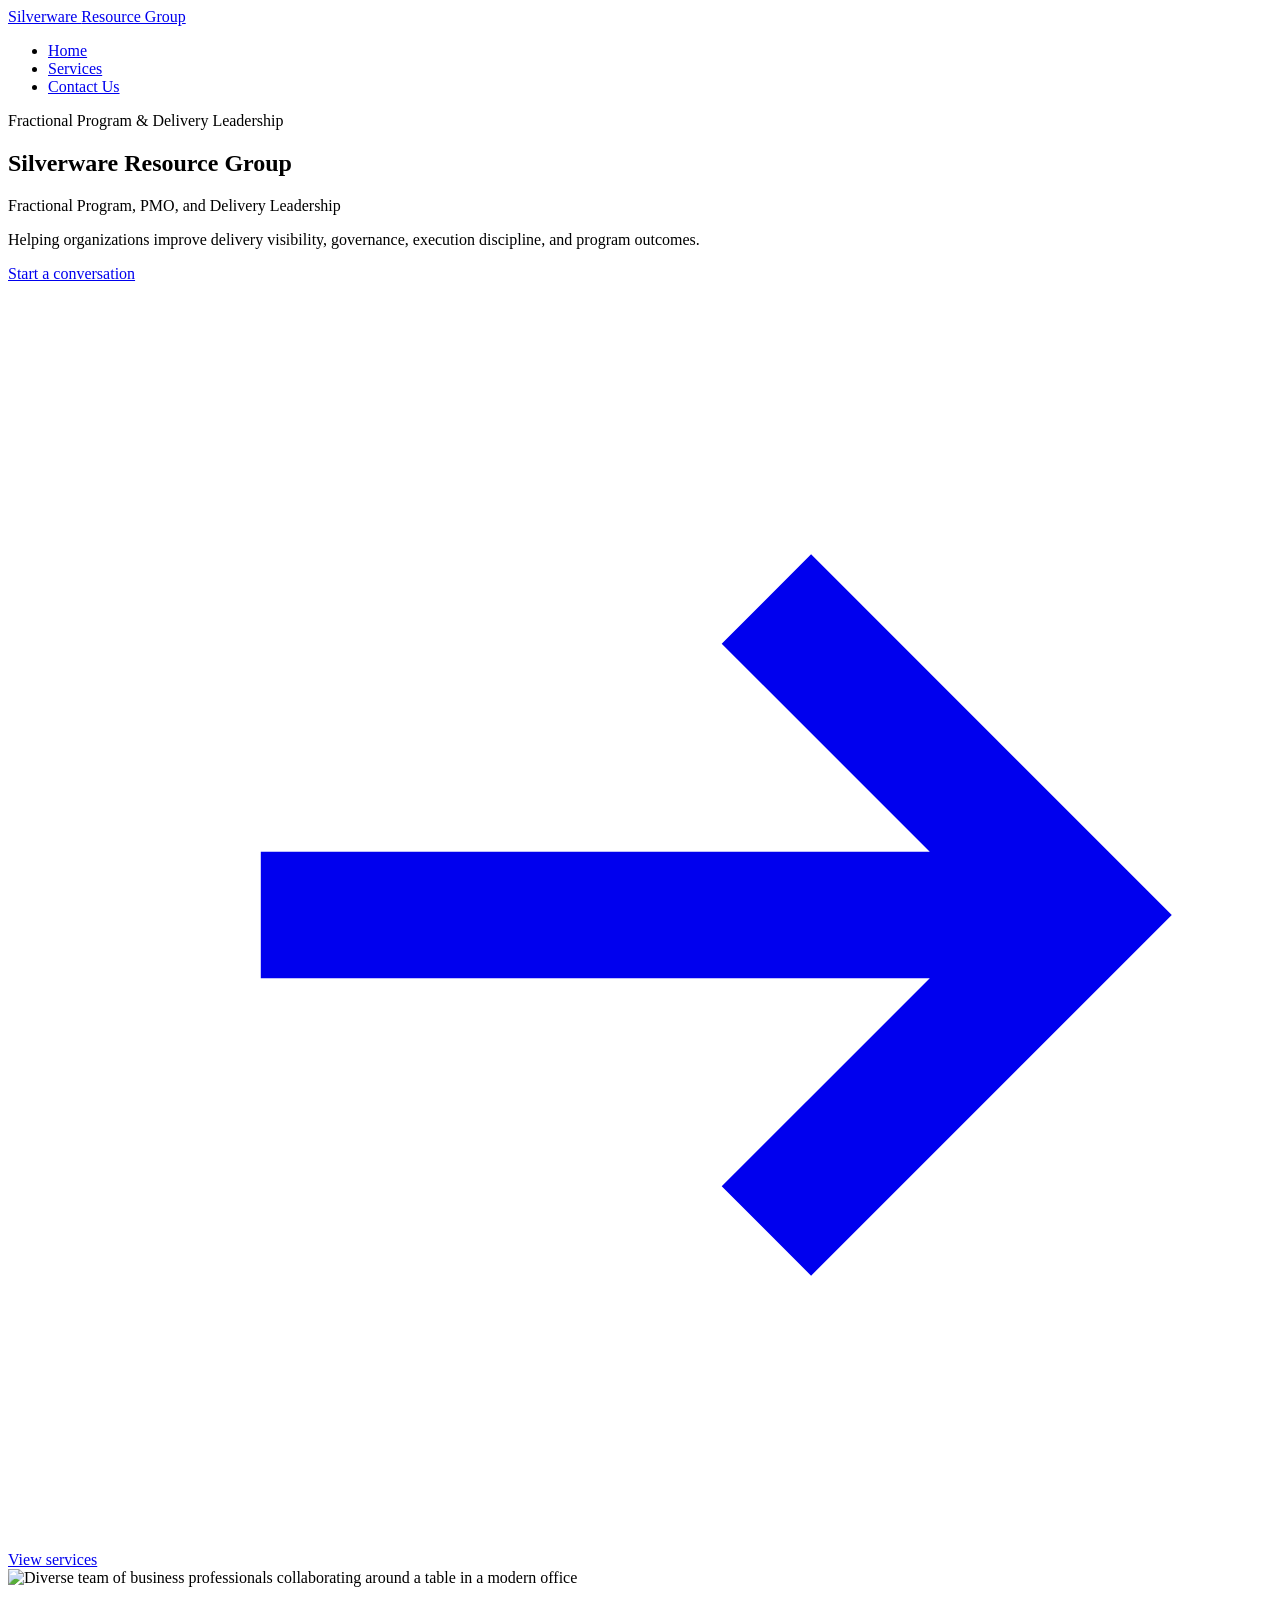
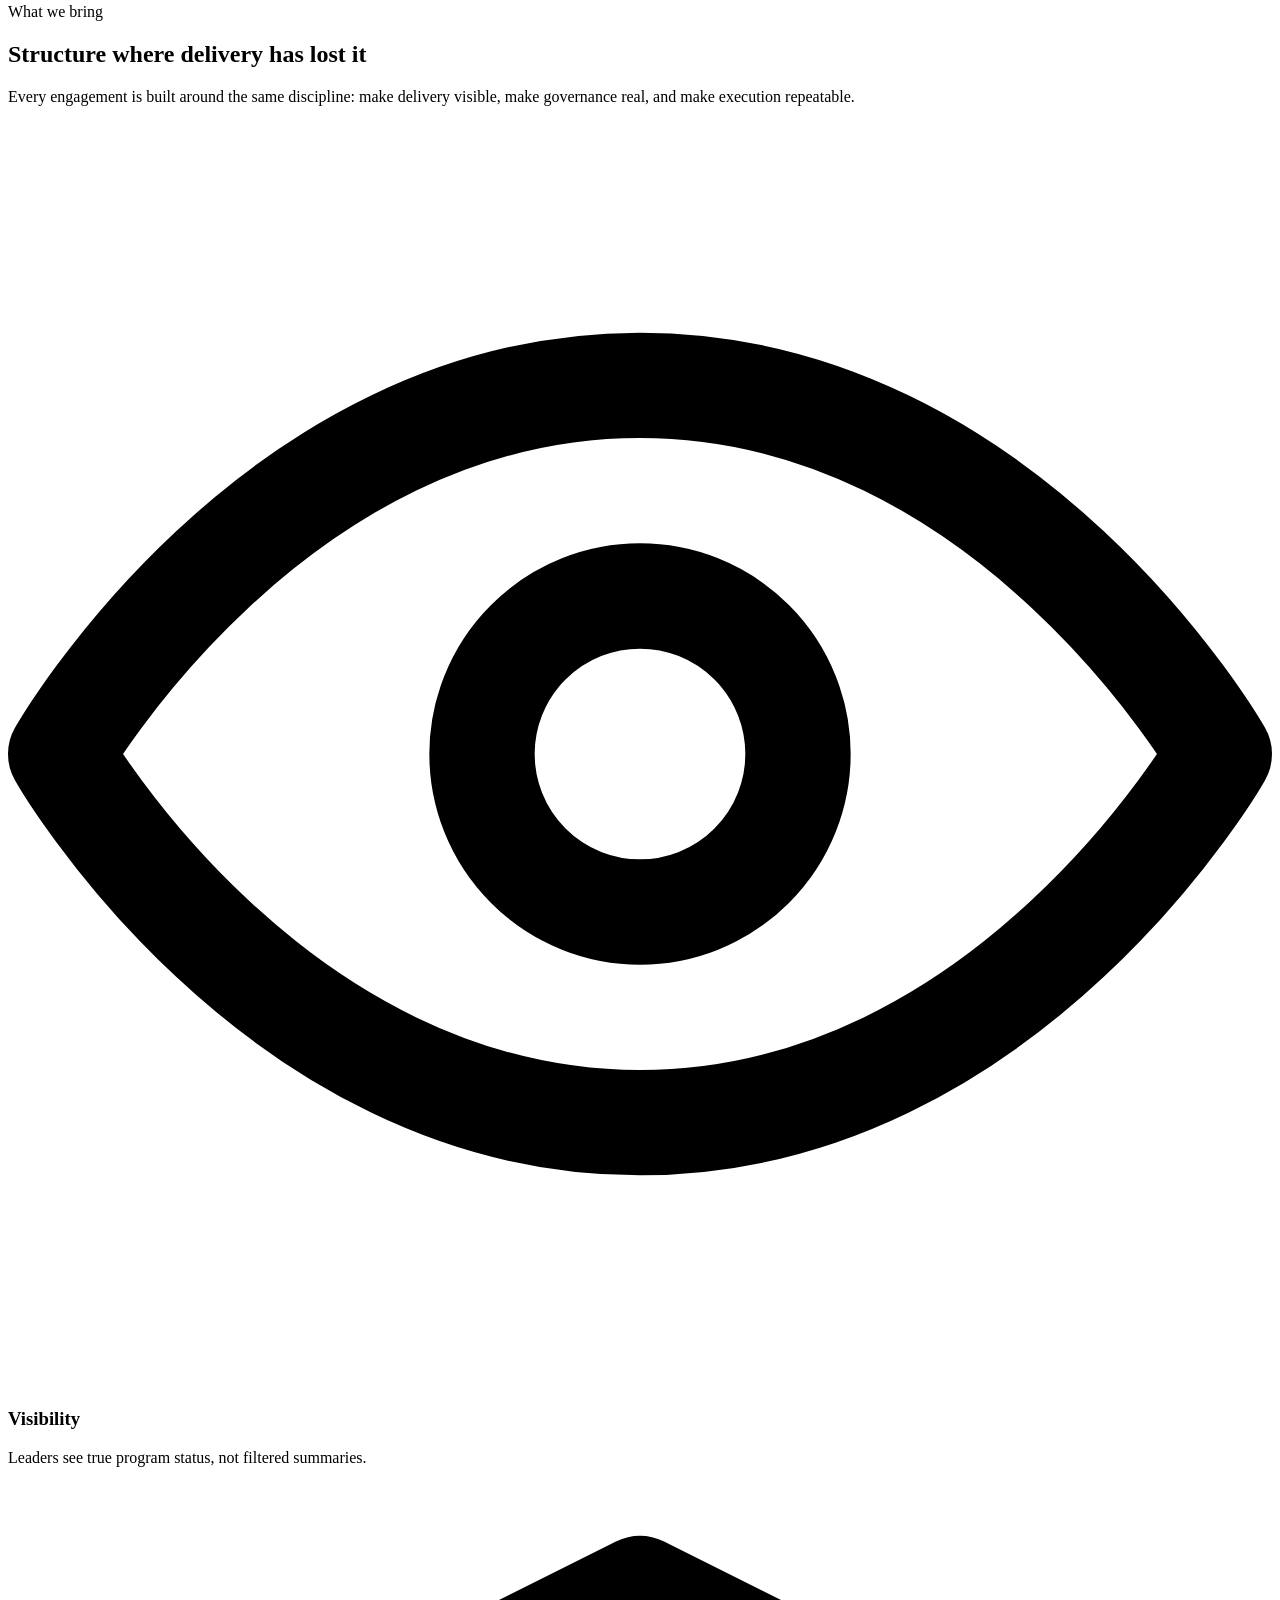
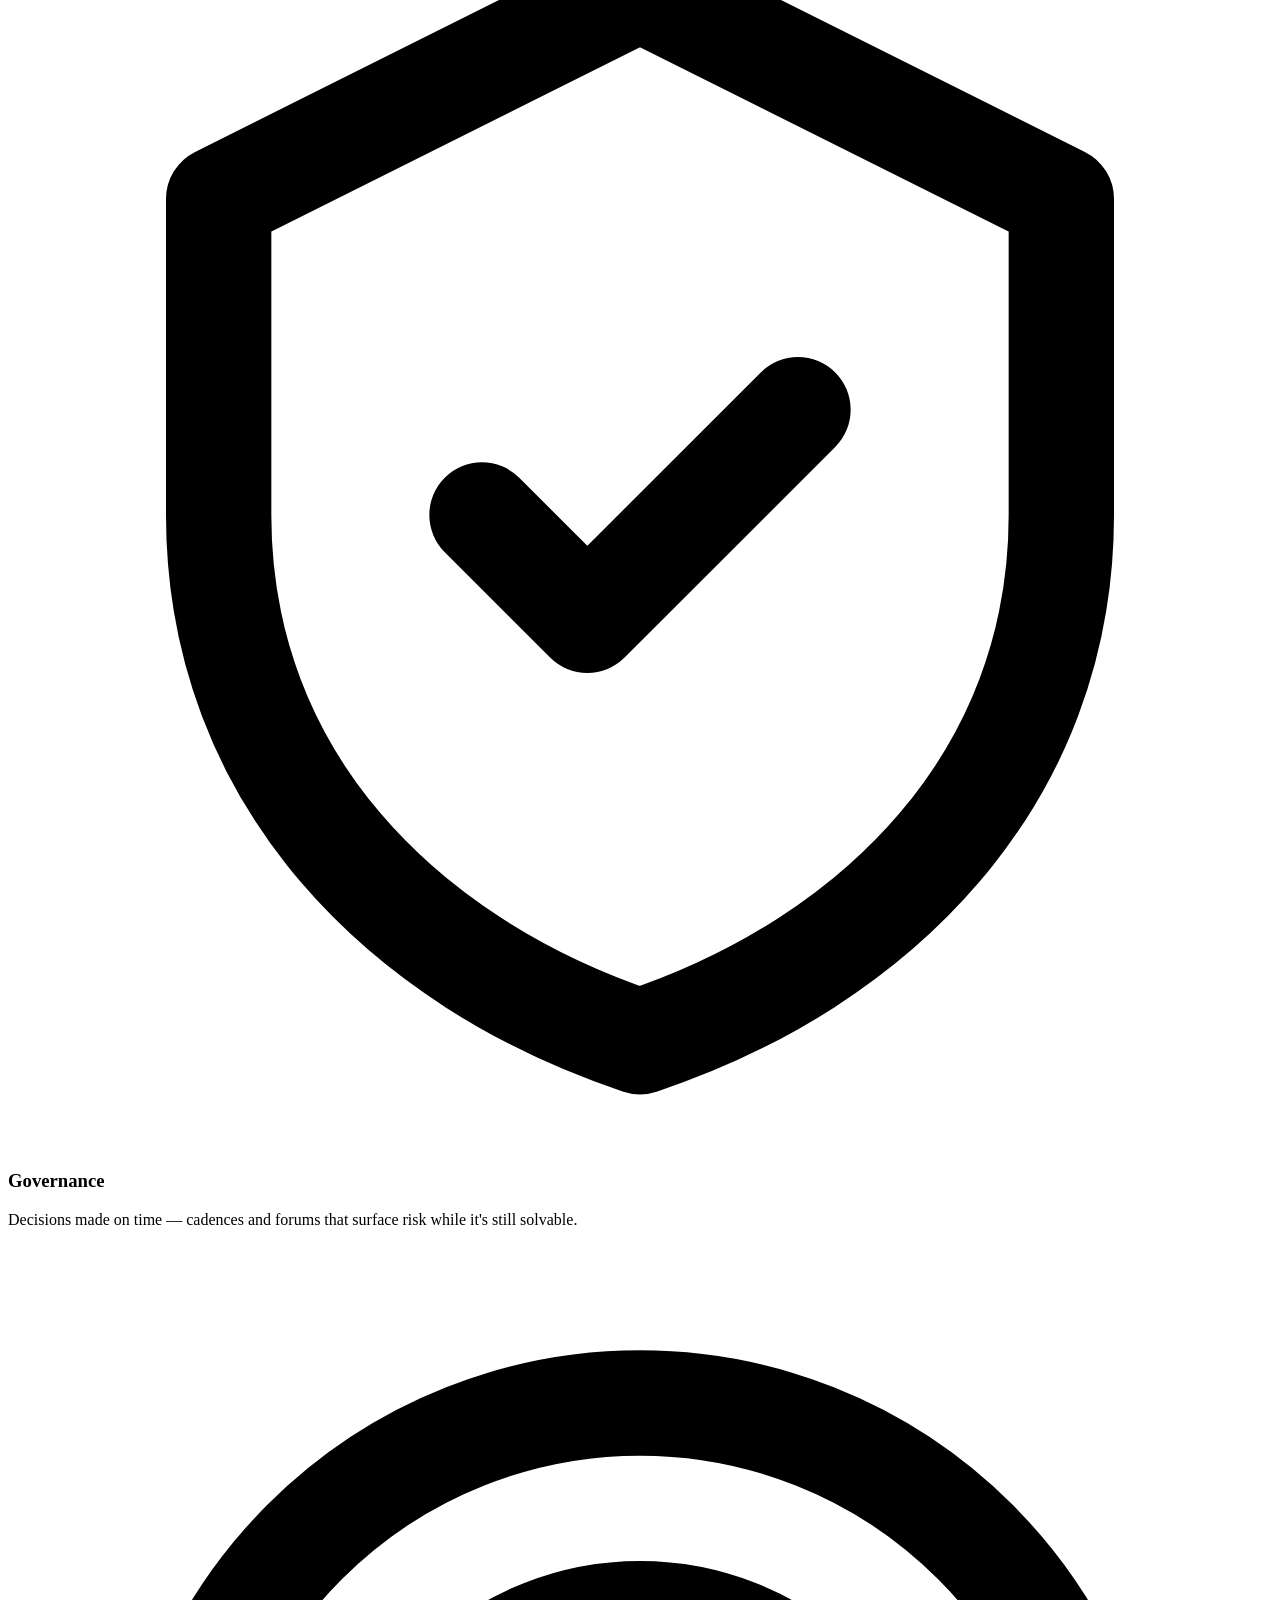
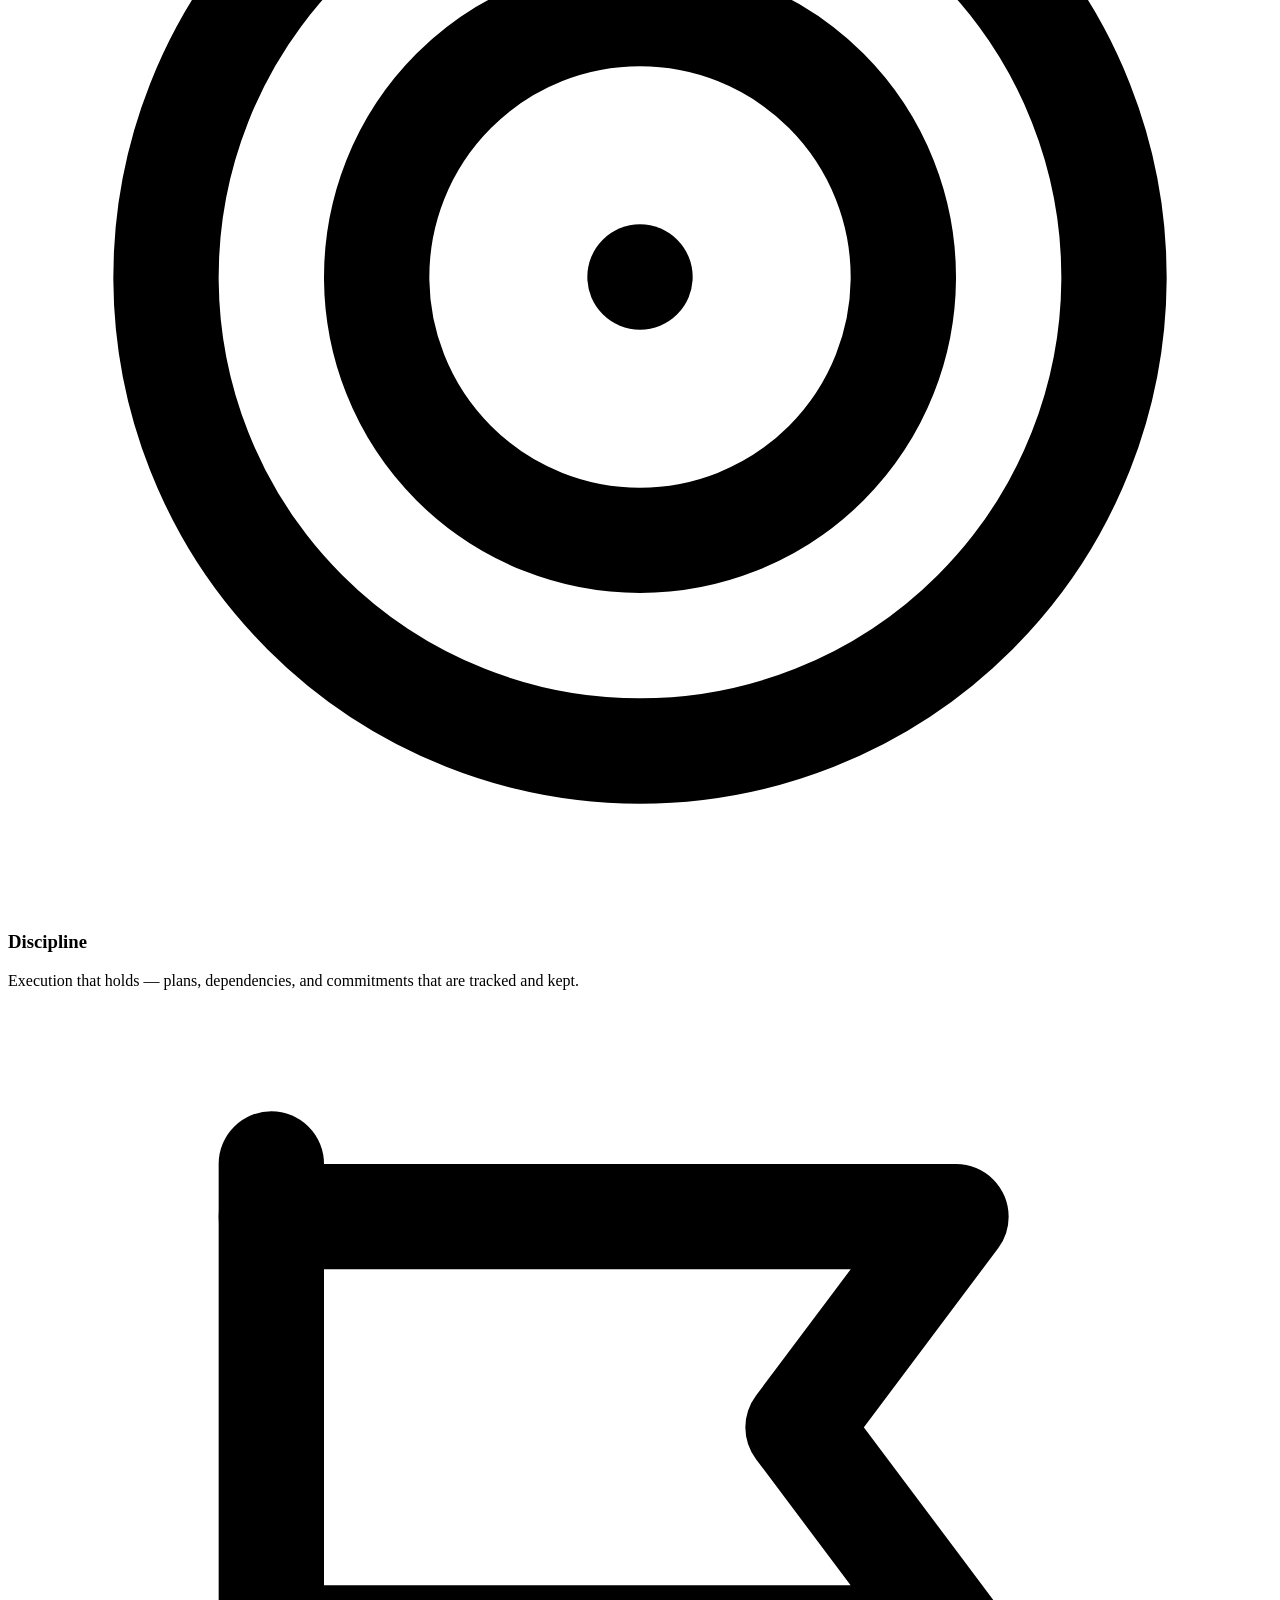
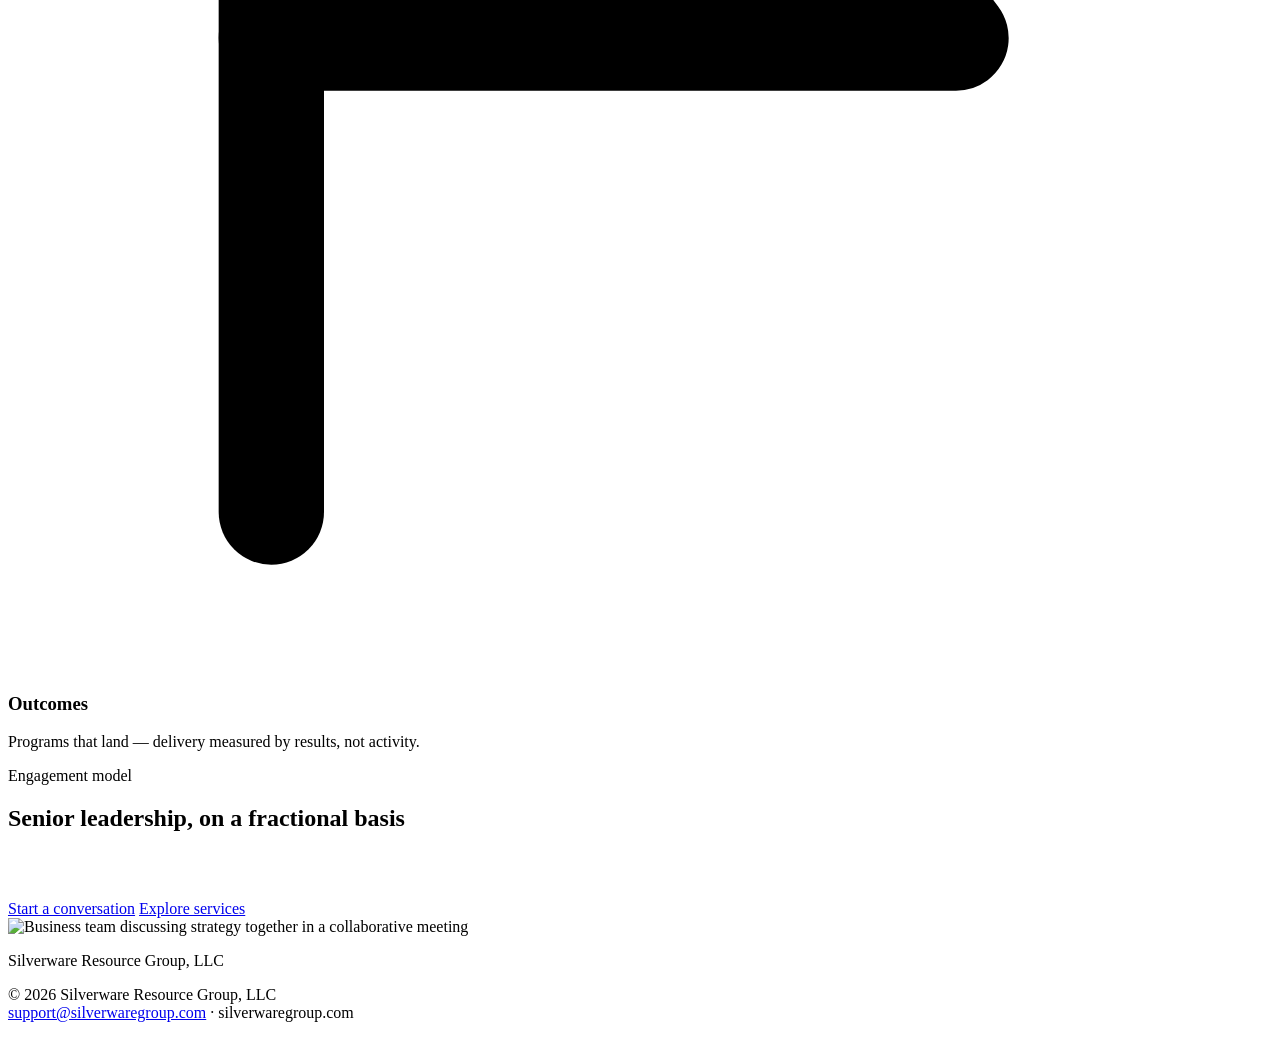
==== index.html @ db3d68ec "Add files via upload" ====
<!doctype html>
<html lang="en">
<head>
<meta charset="utf-8">
<meta name="viewport" content="width=device-width, initial-scale=1">
<title>Silverware Resource Group — Fractional Program, PMO &amp; Delivery Leadership</title>
<meta name="description" content="Silverware Resource Group provides fractional program, PMO, and delivery leadership — helping organizations improve delivery visibility, governance, execution discipline, and program outcomes.">
<link rel="canonical" href="https://www.silverwaregroup.com/">
<link rel="stylesheet" href="./styles/style.css">
</head>
<body>

<header class="site-header">
  <nav class="nav">
    <a class="brand" href="index.html">Silverware <span>Resource Group</span></a>
    <ul class="nav-links">
      <li><a href="index.html" aria-current="page">Home</a></li>
      <li><a href="./services/">Services</a></li>
      <li><a href="./contact/">Contact Us</a></li>
    </ul>
  </nav>
</header>

<main>

  <section class="hero">
    <div class="wrap">
      <div class="hero-grid">
        <div>
          <p class="eyebrow">Fractional Program &amp; Delivery Leadership</p>
          <h1>Silverware Resource Group</h1>
          <p class="subhead">Fractional Program, PMO, and Delivery Leadership</p>
          <p class="lede">Helping organizations improve delivery visibility, governance, execution discipline, and program outcomes.</p>
          <div class="btn-row">
            <a class="btn btn-primary" href="./contact/">Start a conversation
              <svg viewBox="0 0 20 20" fill="none" stroke="currentColor" stroke-width="2"><path d="M4 10h12M12 5l5 5-5 5"/></svg>
            </a>
            <a class="btn btn-ghost" href="./services/">View services</a>
          </div>
        </div>

        <div class="hero-art">
          <img src="./images/Corporate_Team_Meeting.jpg" alt="Diverse team of business professionals collaborating around a table in a modern office">
        </div>
      </div>
    </div>
  </section>

  <section class="section-alt">
    <div class="wrap">
      <div class="section-head">
        <p class="eyebrow">What we bring</p>
        <h2>Structure where delivery has lost it</h2>
        <p>Every engagement is built around the same discipline: make delivery visible, make governance real, and make execution repeatable.</p>
      </div>
      <div class="pillars">
        <div class="pillar">
          <div class="icon-badge icon-blue" aria-hidden="true">
            <svg viewBox="0 0 24 24" fill="none" stroke="currentColor" stroke-width="2" stroke-linecap="round" stroke-linejoin="round">
              <path d="M1 12s4-7 11-7 11 7 11 7-4 7-11 7-11-7-11-7z"/><circle cx="12" cy="12" r="3"/>
            </svg>
          </div>
          <h3>Visibility</h3>
          <p>Leaders see true program status, not filtered summaries.</p>
        </div>
        <div class="pillar">
          <div class="icon-badge icon-green" aria-hidden="true">
            <svg viewBox="0 0 24 24" fill="none" stroke="currentColor" stroke-width="2" stroke-linecap="round" stroke-linejoin="round">
              <path d="M12 2l8 4v6c0 5-3.5 8.5-8 10-4.5-1.5-8-5-8-10V6l8-4z"/><path d="M9 12l2 2 4-4"/>
            </svg>
          </div>
          <h3>Governance</h3>
          <p>Decisions made on time — cadences and forums that surface risk while it's still solvable.</p>
        </div>
        <div class="pillar">
          <div class="icon-badge icon-amber" aria-hidden="true">
            <svg viewBox="0 0 24 24" fill="none" stroke="currentColor" stroke-width="2" stroke-linecap="round" stroke-linejoin="round">
              <circle cx="12" cy="12" r="9"/><circle cx="12" cy="12" r="5"/><circle cx="12" cy="12" r="1" fill="currentColor" stroke="none"/>
            </svg>
          </div>
          <h3>Discipline</h3>
          <p>Execution that holds — plans, dependencies, and commitments that are tracked and kept.</p>
        </div>
        <div class="pillar">
          <div class="icon-badge icon-purple" aria-hidden="true">
            <svg viewBox="0 0 24 24" fill="none" stroke="currentColor" stroke-width="2" stroke-linecap="round" stroke-linejoin="round">
              <path d="M5 3v18"/><path d="M5 4h13l-3 4 3 4H5"/>
            </svg>
          </div>
          <h3>Outcomes</h3>
          <p>Programs that land — delivery measured by results, not activity.</p>
        </div>
      </div>
    </div>
  </section>

  <section class="cta-band">
    <div class="wrap">
      <div class="cta-grid">
        <div>
          <p class="eyebrow">Engagement model</p>
          <h2>Senior leadership, on a fractional basis</h2>
          <p style="color: rgba(255,255,255,0.85); font-size: 1.04rem; margin: 0 0 28px;">Bring in program and delivery leadership when and where it's needed — without the overhead of a full-time executive hire.</p>
          <div class="btn-row">
            <a class="btn btn-primary" href="./contact/">Start a conversation</a>
            <a class="btn btn-ghost" href="./services/">Explore services</a>
          </div>
        </div>
        <img src="./images/team_meeting_2.jpg" alt="Business team discussing strategy together in a collaborative meeting">
      </div>
    </div>
  </section>

</main>

<footer class="site-footer">
  <div class="wrap footer-grid">
    <p class="brand">Silverware <span>Resource Group</span>, LLC</p>
    <p class="footer-meta">© 2026 Silverware Resource Group, LLC<br><a href="mailto:support@silverwaregroup.com">support@silverwaregroup.com</a> · silverwaregroup.com</p>
  </div>
</footer>

</body>
</html>
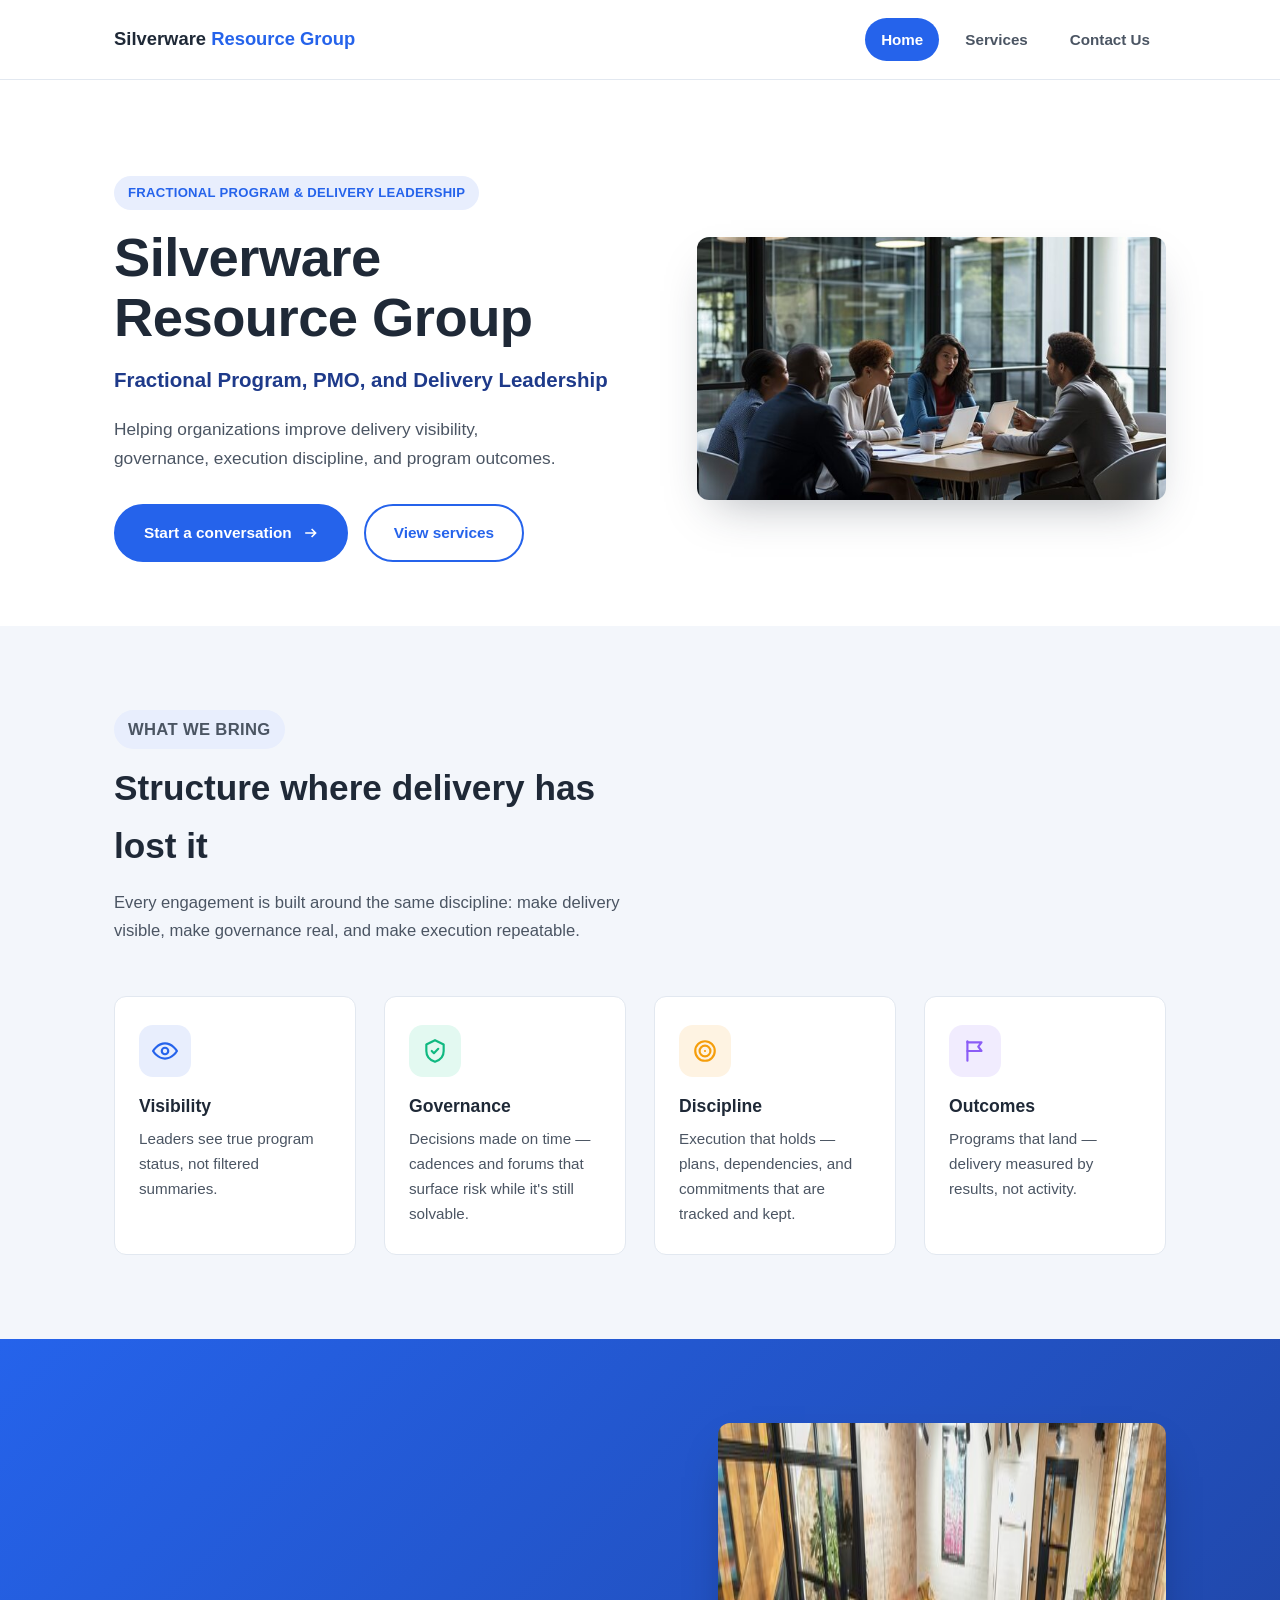
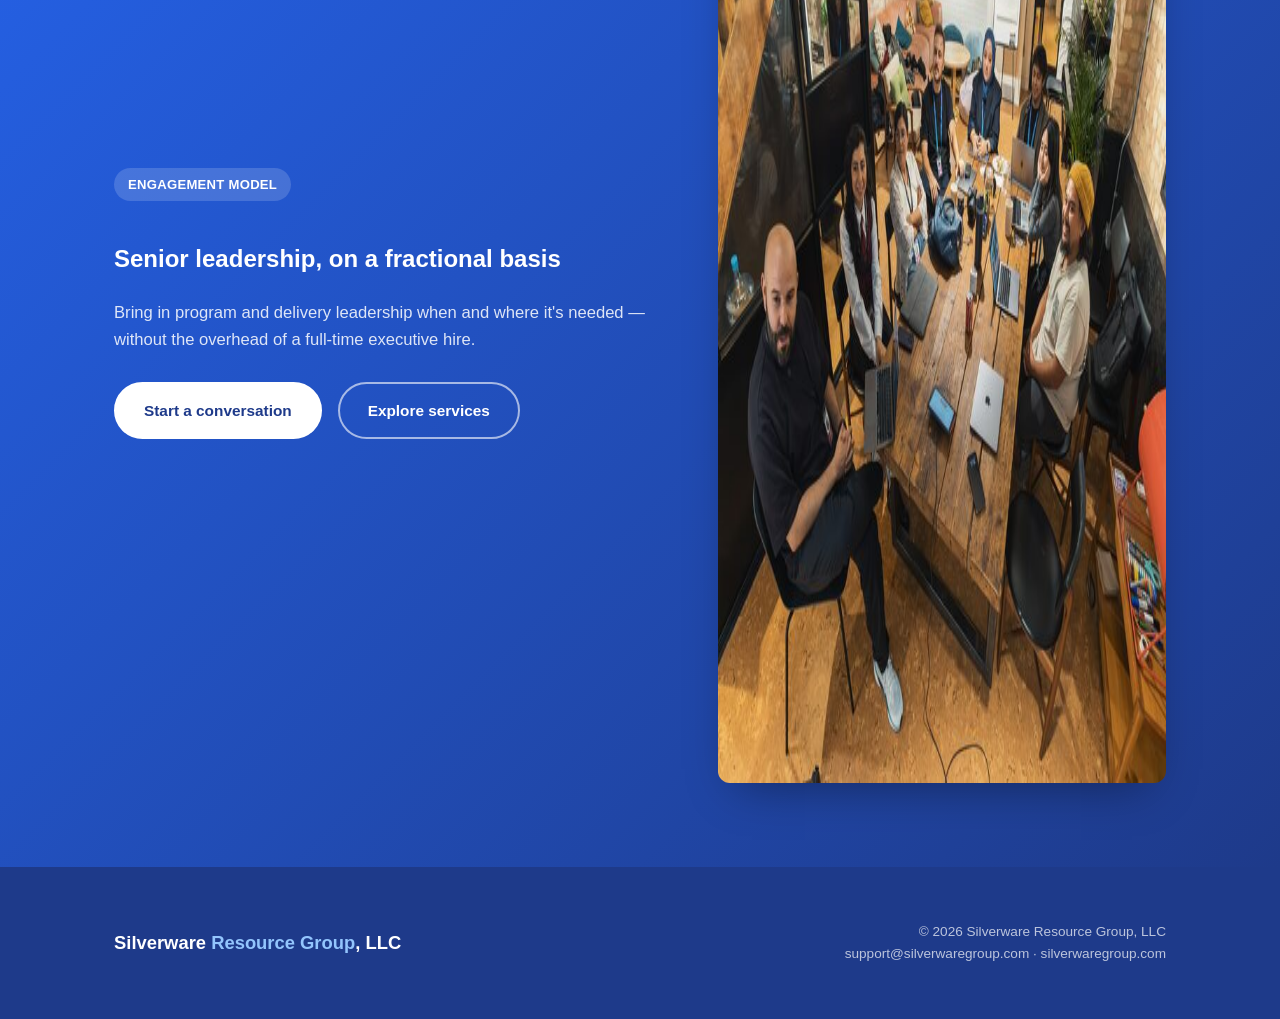
==== commit 7fba15a0: "New Mobile version - still has issues" ====
--- a/index.html
+++ b/index.html
@@ -1,19 +1,26 @@
 <!doctype html>
-<html lang="en">
+<html lang="en" class="no-js">
 <head>
 <meta charset="utf-8">
-<meta name="viewport" content="width=device-width, initial-scale=1">
+<meta name="viewport" content="width=device-width, initial-scale=1, viewport-fit=cover">
+<script>document.documentElement.classList.replace('no-js', 'js');</script>
 <title>Silverware Resource Group — Fractional Program, PMO &amp; Delivery Leadership</title>
 <meta name="description" content="Silverware Resource Group provides fractional program, PMO, and delivery leadership — helping organizations improve delivery visibility, governance, execution discipline, and program outcomes.">
-<link rel="canonical" href="https://www.silverwaregroup.com/">
+<link rel="canonical" href="https://silverwaregroup.com/">
 <link rel="stylesheet" href="./styles/style.css">
 </head>
 <body>
 
+<a class="skip-link" href="#main-content">Skip to main content</a>
+
 <header class="site-header">
-  <nav class="nav">
+  <nav class="nav" aria-label="Primary navigation">
     <a class="brand" href="index.html">Silverware <span>Resource Group</span></a>
-    <ul class="nav-links">
+    <button class="nav-toggle" type="button" aria-expanded="false" aria-controls="primary-navigation">
+      <span class="sr-only">Open navigation menu</span>
+      <span class="nav-toggle-icon" aria-hidden="true"><span></span><span></span><span></span></span>
+    </button>
+    <ul class="nav-links" id="primary-navigation">
       <li><a href="index.html" aria-current="page">Home</a></li>
       <li><a href="./services/">Services</a></li>
       <li><a href="./contact/">Contact Us</a></li>
@@ -21,7 +28,7 @@
   </nav>
 </header>
 
-<main>
+<main id="main-content">
 
   <section class="hero">
     <div class="wrap">
@@ -40,7 +47,11 @@
         </div>
 
         <div class="hero-art">
-          <img src="./images/Corporate_Team_Meeting.jpg" alt="Diverse team of business professionals collaborating around a table in a modern office">
+          <img src="./images/Corporate_Team_Meeting.jpg"
+               srcset="./images/Corporate_Team_Meeting-640.jpg 640w, ./images/Corporate_Team_Meeting-960.jpg 960w, ./images/Corporate_Team_Meeting.jpg 1456w"
+               sizes="(max-width: 900px) calc(100vw - 36px), (max-width: 1240px) 43vw, 520px"
+               width="1456" height="816" fetchpriority="high"
+               alt="Diverse team of business professionals collaborating around a table in a modern office">
         </div>
       </div>
     </div>
@@ -100,13 +111,17 @@
         <div>
           <p class="eyebrow">Engagement model</p>
           <h2>Senior leadership, on a fractional basis</h2>
-          <p style="color: rgba(255,255,255,0.85); font-size: 1.04rem; margin: 0 0 28px;">Bring in program and delivery leadership when and where it's needed — without the overhead of a full-time executive hire.</p>
+          <p class="cta-copy">Bring in program and delivery leadership when and where it's needed — without the overhead of a full-time executive hire.</p>
           <div class="btn-row">
             <a class="btn btn-primary" href="./contact/">Start a conversation</a>
             <a class="btn btn-ghost" href="./services/">Explore services</a>
           </div>
         </div>
-        <img src="./images/team_meeting_2.jpg" alt="Business team discussing strategy together in a collaborative meeting">
+        <img src="./images/team_meeting_2-960.jpg"
+             srcset="./images/team_meeting_2-640.jpg 640w, ./images/team_meeting_2-960.jpg 960w, ./images/team_meeting_2-1440.jpg 1440w"
+             sizes="(max-width: 900px) calc(100vw - 36px), (max-width: 1240px) 41vw, 480px"
+             width="1440" height="960" loading="lazy"
+             alt="Business team discussing strategy together in a collaborative meeting">
       </div>
     </div>
   </section>
@@ -120,5 +135,6 @@
   </div>
 </footer>
 
+<script src="./scripts/site.js" defer></script>
 </body>
 </html>
--- a/styles/style.css
+++ b/styles/style.css
@@ -0,0 +1,709 @@
+/* ==========================================================================
+   Silverware Resource Group — shared stylesheet
+   Palette: blue #2563EB / green #10B981 / amber #F59E0B / purple #8B5CF6 /
+            teal #0891B2 / ink #1F2937 on white
+   Fonts: Arial / Helvetica only
+   ========================================================================== */
+
+:root {
+  --blue: #2563eb;
+  --blue-dark: #1e3a8a;
+  --green: #10b981;
+  --amber: #f59e0b;
+  --purple: #8b5cf6;
+  --teal: #0891b2;
+
+  --ink: #1f2937;
+  --ink-soft: #4b5563;
+  --paper: #ffffff;
+  --paper-soft: #f3f6fb;
+  --line: #e2e8f0;
+
+  --font: Arial, Helvetica, "Helvetica Neue", sans-serif;
+
+  --max-width: 1180px;
+  --edge: clamp(24px, 5vw, 72px);
+  --radius: 12px;
+}
+
+* { box-sizing: border-box; }
+
+html { scroll-behavior: smooth; }
+
+body {
+  margin: 0;
+  overflow-x: hidden;
+  background: var(--paper);
+  color: var(--ink);
+  font-family: var(--font);
+  font-size: 16px;
+  line-height: 1.65;
+  -webkit-font-smoothing: antialiased;
+}
+
+@media (prefers-reduced-motion: reduce) {
+  * { animation: none !important; transition: none !important; scroll-behavior: auto !important; }
+}
+
+img, svg { max-width: 100%; display: block; }
+
+button,
+input,
+textarea { font: inherit; }
+
+a { color: inherit; text-decoration: none; }
+
+.sr-only {
+  position: absolute;
+  width: 1px;
+  height: 1px;
+  padding: 0;
+  margin: -1px;
+  overflow: hidden;
+  clip: rect(0, 0, 0, 0);
+  white-space: nowrap;
+  border: 0;
+}
+
+.skip-link {
+  position: fixed;
+  top: 10px;
+  left: 10px;
+  z-index: 100;
+  transform: translateY(-150%);
+  padding: 10px 16px;
+  border-radius: 8px;
+  background: var(--blue-dark);
+  color: #fff;
+  font-weight: 700;
+}
+
+.skip-link:focus { transform: translateY(0); }
+
+.wrap {
+  max-width: var(--max-width);
+  margin: 0 auto;
+  padding-left: var(--edge);
+  padding-right: var(--edge);
+}
+
+/* ---------------------------------- Nav ---------------------------------- */
+
+.site-header {
+  position: sticky;
+  top: 0;
+  z-index: 20;
+  background: rgba(255, 255, 255, 0.94);
+  backdrop-filter: saturate(140%) blur(6px);
+  border-bottom: 1px solid var(--line);
+}
+
+.nav {
+  position: relative;
+  display: flex;
+  align-items: center;
+  justify-content: space-between;
+  padding: 18px var(--edge);
+  max-width: var(--max-width);
+  margin: 0 auto;
+  gap: 24px;
+}
+
+.brand {
+  font-family: var(--font);
+  font-size: 1.15rem;
+  font-weight: 700;
+  color: var(--ink);
+  white-space: nowrap;
+}
+
+.brand span {
+  color: var(--blue);
+}
+
+.nav-toggle {
+  display: none;
+  width: 46px;
+  height: 46px;
+  flex: 0 0 46px;
+  align-items: center;
+  justify-content: center;
+  padding: 0;
+  border: 1px solid var(--line);
+  border-radius: 10px;
+  background: var(--paper);
+  color: var(--ink);
+  cursor: pointer;
+}
+
+.nav-toggle:hover { background: var(--paper-soft); }
+.no-js .nav-toggle { display: none; }
+
+.nav-toggle-icon {
+  width: 22px;
+  height: 18px;
+  display: flex;
+  flex-direction: column;
+  justify-content: space-between;
+}
+
+.nav-toggle-icon span {
+  width: 100%;
+  height: 2px;
+  border-radius: 999px;
+  background: currentColor;
+  transition: transform 0.2s ease, opacity 0.2s ease;
+}
+
+.nav.nav-open .nav-toggle-icon span:nth-child(1) { transform: translateY(8px) rotate(45deg); }
+.nav.nav-open .nav-toggle-icon span:nth-child(2) { opacity: 0; }
+.nav.nav-open .nav-toggle-icon span:nth-child(3) { transform: translateY(-8px) rotate(-45deg); }
+
+.nav-links {
+  display: flex;
+  gap: clamp(6px, 1vw, 10px);
+  list-style: none;
+  margin: 0;
+  padding: 0;
+  font-size: 0.95rem;
+  font-weight: 700;
+}
+
+.nav-links a {
+  display: inline-block;
+  padding: 9px 16px;
+  border-radius: 999px;
+  color: var(--ink-soft);
+  transition: all 0.2s ease;
+}
+
+.nav-links a:hover {
+  color: var(--blue);
+  background: var(--paper-soft);
+}
+
+.nav-links a[aria-current="page"] {
+  color: #fff;
+  background: var(--blue);
+}
+
+/* ---------------------------------- Hero ---------------------------------- */
+
+.hero { padding: clamp(48px, 8vw, 96px) 0 clamp(40px, 6vw, 64px); }
+
+.hero-grid {
+  display: grid;
+  grid-template-columns: 1.05fr 0.95fr;
+  gap: clamp(32px, 6vw, 64px);
+  align-items: center;
+}
+
+.eyebrow {
+  display: inline-block;
+  font-size: 0.82rem;
+  font-weight: 700;
+  letter-spacing: 0.02em;
+  text-transform: uppercase;
+  color: var(--blue);
+  background: #e8eefd;
+  padding: 6px 14px;
+  border-radius: 999px;
+  margin: 0 0 18px;
+}
+
+.hero h1 {
+  font-family: var(--font);
+  font-weight: 700;
+  font-size: clamp(2.3rem, 4.6vw, 3.4rem);
+  line-height: 1.1;
+  letter-spacing: -0.01em;
+  margin: 0 0 16px;
+  color: var(--ink);
+}
+
+.hero .subhead {
+  font-size: clamp(1.1rem, 1.6vw, 1.3rem);
+  font-weight: 700;
+  color: var(--blue-dark);
+  margin: 0 0 18px;
+}
+
+.hero p.lede {
+  font-size: 1.08rem;
+  color: var(--ink-soft);
+  max-width: 48ch;
+  margin: 0 0 32px;
+}
+
+.hero-art { position: relative; min-width: 0; }
+
+.hero-art img {
+  width: 100%;
+  height: auto;
+  aspect-ratio: auto;
+  object-fit: cover;
+  border-radius: var(--radius);
+  box-shadow: 0 20px 45px -18px rgba(31, 41, 55, 0.35);
+}
+
+.hero-art .photo-credit {
+  margin-top: 10px;
+  font-size: 0.74rem;
+  color: var(--ink-soft);
+  text-align: right;
+}
+
+.hero-art .photo-credit a:hover { color: var(--blue); }
+
+/* ---------------------------------- Buttons ---------------------------------- */
+
+.btn-row { display: flex; flex-wrap: wrap; gap: 16px; align-items: center; }
+
+.btn {
+  min-height: 48px;
+  display: inline-flex;
+  align-items: center;
+  gap: 10px;
+  padding: 14px 28px;
+  font-family: var(--font);
+  font-size: 0.96rem;
+  font-weight: 700;
+  border-radius: 999px;
+  border: 2px solid transparent;
+  cursor: pointer;
+  transition: all 0.2s ease;
+}
+
+.btn-primary { background: var(--blue); color: #fff; border-color: var(--blue); }
+.btn-primary:hover { background: var(--blue-dark); border-color: var(--blue-dark); }
+
+.btn-ghost { background: transparent; color: var(--blue); border-color: var(--blue); }
+.btn-ghost:hover { background: var(--blue); color: #fff; }
+
+.btn svg { width: 16px; height: 16px; }
+
+/* ---------------------------------- Sections ---------------------------------- */
+
+section { padding: clamp(48px, 7vw, 84px) 0; }
+
+.section-alt { background: var(--paper-soft); }
+
+.section-head { max-width: 62ch; margin-bottom: clamp(32px, 5vw, 52px); }
+
+.section-head h2 {
+  font-family: var(--font);
+  font-weight: 700;
+  font-size: clamp(1.7rem, 2.8vw, 2.2rem);
+  margin: 10px 0 14px;
+  color: var(--ink);
+}
+
+.section-head p { color: var(--ink-soft); font-size: 1.04rem; margin: 0; }
+
+.hero-title-narrow { max-width: 22ch; }
+.hero-title-contact { max-width: 18ch; }
+.hero-contact { padding-bottom: 8px; }
+.service-section,
+.contact-section { padding-top: 8px; }
+
+/* ---------------------------------- Icon badges ---------------------------------- */
+
+.icon-badge {
+  width: 52px;
+  height: 52px;
+  border-radius: 14px;
+  display: flex;
+  align-items: center;
+  justify-content: center;
+  margin-bottom: 18px;
+}
+
+.icon-badge svg { width: 26px; height: 26px; }
+
+.icon-blue   { background: #e8eefd; color: var(--blue); }
+.icon-green  { background: #e3f9f1; color: var(--green); }
+.icon-amber  { background: #fef3e2; color: var(--amber); }
+.icon-purple { background: #f1ecfe; color: var(--purple); }
+.icon-teal   { background: #e3f4f8; color: var(--teal); }
+
+/* ---------------------------------- Pillars (home strip) ---------------------------------- */
+
+.pillars {
+  display: grid;
+  grid-template-columns: repeat(4, 1fr);
+  gap: 28px;
+}
+
+.pillar {
+  background: var(--paper);
+  border: 1px solid var(--line);
+  border-radius: var(--radius);
+  padding: 28px 24px;
+  transition: transform 0.2s ease, box-shadow 0.2s ease;
+}
+
+.pillar:hover {
+  transform: translateY(-4px);
+  box-shadow: 0 16px 32px -20px rgba(31, 41, 55, 0.25);
+}
+
+.pillar h3 {
+  font-family: var(--font);
+  font-size: 1.1rem;
+  font-weight: 700;
+  margin: 0 0 8px;
+  line-height: 1.3;
+}
+
+.pillar p { font-size: 0.95rem; color: var(--ink-soft); margin: 0; }
+
+/* ---------------------------------- Services list ---------------------------------- */
+
+.service-list {
+  display: grid;
+  gap: 22px;
+}
+
+.service-row {
+  display: grid;
+  grid-template-columns: 64px 1fr;
+  gap: 24px;
+  padding: 28px;
+  background: var(--paper);
+  border: 1px solid var(--line);
+  border-radius: var(--radius);
+  transition: transform 0.2s ease, box-shadow 0.2s ease;
+}
+
+.service-row:hover {
+  transform: translateY(-3px);
+  box-shadow: 0 18px 36px -22px rgba(31, 41, 55, 0.28);
+}
+
+.service-row .icon-badge { margin-bottom: 0; }
+
+.service-row > div:last-child { min-width: 0; }
+
+.service-row h3 {
+  font-family: var(--font);
+  font-size: clamp(1.2rem, 1.8vw, 1.4rem);
+  font-weight: 700;
+  margin: 0 0 8px;
+  color: var(--ink);
+  line-height: 1.25;
+}
+
+.service-row p { margin: 0; color: var(--ink-soft); font-size: 1rem; max-width: 68ch; }
+
+.service-row .tag {
+  display: inline-block;
+  margin-top: 14px;
+  font-size: 0.78rem;
+  font-weight: 700;
+  text-transform: uppercase;
+  letter-spacing: 0.02em;
+  color: var(--blue);
+  background: #e8eefd;
+  padding: 4px 12px;
+  border-radius: 999px;
+}
+
+/* ---------------------------------- CTA band ---------------------------------- */
+
+.cta-band {
+  background: linear-gradient(135deg, var(--blue) 0%, var(--blue-dark) 100%);
+  color: #fff;
+}
+
+.cta-band .section-head p { color: rgba(255,255,255,0.85); }
+.cta-copy { color: rgba(255,255,255,0.85); font-size: 1.04rem; margin: 0 0 28px; }
+.cta-band .eyebrow { background: rgba(255,255,255,0.16); color: #fff; }
+.cta-band h2 { color: #fff; }
+
+.cta-band .btn-primary { background: #fff; color: var(--blue-dark); border-color: #fff; }
+.cta-band .btn-primary:hover { background: var(--amber); border-color: var(--amber); color: #fff; }
+
+.cta-band .btn-ghost { color: #fff; border-color: rgba(255,255,255,0.6); }
+.cta-band .btn-ghost:hover { background: rgba(255,255,255,0.16); }
+
+.cta-grid {
+  display: grid;
+  grid-template-columns: 1.1fr 0.9fr;
+  gap: clamp(32px, 6vw, 56px);
+  align-items: center;
+}
+
+.cta-grid img {
+  width: 100%;
+  border-radius: var(--radius);
+  box-shadow: 0 20px 45px -18px rgba(0,0,0,0.4);
+}
+
+/* ---------------------------------- Contact ---------------------------------- */
+
+.contact-grid {
+  display: grid;
+  grid-template-columns: 1fr 1fr;
+  gap: clamp(32px, 6vw, 64px);
+  align-items: start;
+}
+
+.contact-card {
+  background: var(--paper-soft);
+  border: 1px solid var(--line);
+  border-radius: var(--radius);
+  padding: clamp(28px, 4vw, 36px);
+}
+
+.contact-card dl { margin: 0; display: grid; gap: 24px; }
+
+.contact-card dt {
+  font-size: 0.78rem;
+  font-weight: 700;
+  letter-spacing: 0.02em;
+  text-transform: uppercase;
+  color: var(--blue);
+  margin-bottom: 6px;
+}
+
+.contact-card dd { margin: 0; font-size: 1.08rem; font-weight: 700; overflow-wrap: anywhere; }
+
+.contact-card dd a:hover { color: var(--blue); }
+
+form.contact-form { display: grid; gap: 20px; }
+
+.field { display: grid; gap: 8px; }
+
+.field label {
+  font-size: 0.82rem;
+  font-weight: 700;
+  color: var(--ink-soft);
+}
+
+.field input,
+.field textarea {
+  font-family: var(--font);
+  font-size: 1rem;
+  padding: 13px 16px;
+  border: 1px solid var(--line);
+  background: var(--paper);
+  color: var(--ink);
+  border-radius: 8px;
+  width: 100%;
+  min-width: 0;
+}
+
+.field input:focus,
+.field textarea:focus,
+a:focus-visible,
+button:focus-visible {
+  outline: 2px solid var(--blue);
+  outline-offset: 2px;
+}
+
+.field textarea { resize: vertical; min-height: 130px; }
+
+.form-note { font-size: 0.86rem; color: var(--ink-soft); margin-top: -4px; }
+
+/* ---------------------------------- Footer ---------------------------------- */
+
+.site-footer {
+  background: var(--blue-dark);
+  color: rgba(255,255,255,0.85);
+  padding: 40px 0;
+}
+
+.footer-grid {
+  display: flex;
+  justify-content: space-between;
+  align-items: center;
+  flex-wrap: wrap;
+  gap: 16px;
+}
+
+.site-footer .brand { color: #fff; }
+.site-footer .brand span { color: #93c5fd; }
+
+.footer-meta {
+  font-size: 0.85rem;
+  color: rgba(255,255,255,0.7);
+  text-align: right;
+}
+
+.footer-meta a:hover { color: #fff; }
+
+/* ---------------------------------- Responsive ---------------------------------- */
+
+@media (max-width: 1000px) {
+  .pillars { gap: 22px; }
+  .pillar { padding: 24px 20px; }
+}
+
+@media (max-width: 900px) {
+  .hero-grid { grid-template-columns: 1fr; }
+  .hero-art { order: -1; }
+  .hero-art img {
+    width: 100%;
+    max-height: 440px;
+    object-fit: cover;
+  }
+
+  .pillars { grid-template-columns: 1fr 1fr; }
+
+  .cta-grid { grid-template-columns: 1fr; }
+  .cta-grid img {
+    order: -1;
+    max-height: 420px;
+    object-fit: cover;
+  }
+
+  .contact-grid { grid-template-columns: 1fr; }
+  .contact-card { max-width: none; }
+
+  .footer-meta { text-align: left; }
+}
+
+@media (max-width: 720px) {
+  :root { --edge: 20px; }
+
+  .site-header {
+    padding-left: env(safe-area-inset-left);
+    padding-right: env(safe-area-inset-right);
+  }
+
+  .nav {
+    flex-wrap: wrap;
+    padding-top: 12px;
+    padding-bottom: 12px;
+    gap: 12px;
+  }
+
+  .brand {
+    min-width: 0;
+    font-size: 1.08rem;
+    white-space: normal;
+    line-height: 1.2;
+  }
+
+  .nav-toggle { display: inline-flex; }
+
+  .nav-links {
+    order: 3;
+    width: 100%;
+    flex-direction: column;
+    gap: 4px;
+    padding-top: 10px;
+    border-top: 1px solid var(--line);
+  }
+
+  .js .nav-links { display: none; }
+  .js .nav.nav-open .nav-links { display: flex; }
+
+  .nav-links a {
+    display: block;
+    width: 100%;
+    min-height: 44px;
+    padding: 10px 14px;
+    border-radius: 8px;
+  }
+
+  .hero {
+    padding-top: 38px;
+    padding-bottom: 40px;
+  }
+
+  section { padding-top: 44px; padding-bottom: 44px; }
+
+  .hero h1 { font-size: clamp(2rem, 9vw, 2.75rem); }
+  .hero p.lede { font-size: 1.02rem; }
+
+  .section-head { margin-bottom: 30px; }
+  .section-head h2 { font-size: clamp(1.55rem, 7vw, 2rem); }
+
+  .footer-grid {
+    align-items: flex-start;
+    flex-direction: column;
+  }
+
+  .footer-meta { margin: 0; }
+}
+
+@media (max-width: 620px) {
+  .pillars { grid-template-columns: 1fr; }
+
+  .btn-row {
+    align-items: stretch;
+    gap: 12px;
+  }
+
+  .btn-row .btn {
+    flex: 1 1 100%;
+    width: 100%;
+    max-width: 100%;
+    justify-content: center;
+    text-align: center;
+  }
+
+  .service-row {
+    grid-template-columns: 52px minmax(0, 1fr);
+    gap: 16px;
+    padding: 22px;
+  }
+
+  .service-row .icon-badge {
+    width: 48px;
+    height: 48px;
+  }
+
+  .contact-card { padding: 24px; }
+  .contact-grid > * { min-width: 0; }
+}
+
+@media (max-width: 430px) {
+  :root { --edge: 18px; }
+
+  .nav { gap: 10px; }
+  .brand { font-size: 1rem; }
+
+  .hero-art img,
+  .cta-grid img { max-height: 300px; }
+
+  .eyebrow {
+    font-size: 0.74rem;
+    padding: 5px 11px;
+  }
+
+  .pillar { padding: 24px 20px; }
+
+  .service-row {
+    grid-template-columns: 1fr;
+    padding: 22px 20px;
+  }
+
+  .service-row .icon-badge { margin-bottom: 2px; }
+
+  .contact-card dd { font-size: 1rem; }
+
+  .site-footer { padding: 32px 0; }
+}
+
+@media (hover: none) {
+  .pillar:hover,
+  .service-row:hover {
+    transform: none;
+    box-shadow: none;
+  }
+}
+
+@media (max-width: 340px) {
+  :root { --edge: 14px; }
+  .brand { max-width: 210px; }
+  .eyebrow {
+    font-size: 0.68rem;
+    letter-spacing: 0;
+    padding: 5px 9px;
+    white-space: nowrap;
+  }
+  .nav-toggle { width: 42px; height: 42px; flex-basis: 42px; }
+  .btn { padding-left: 20px; padding-right: 20px; }
+}
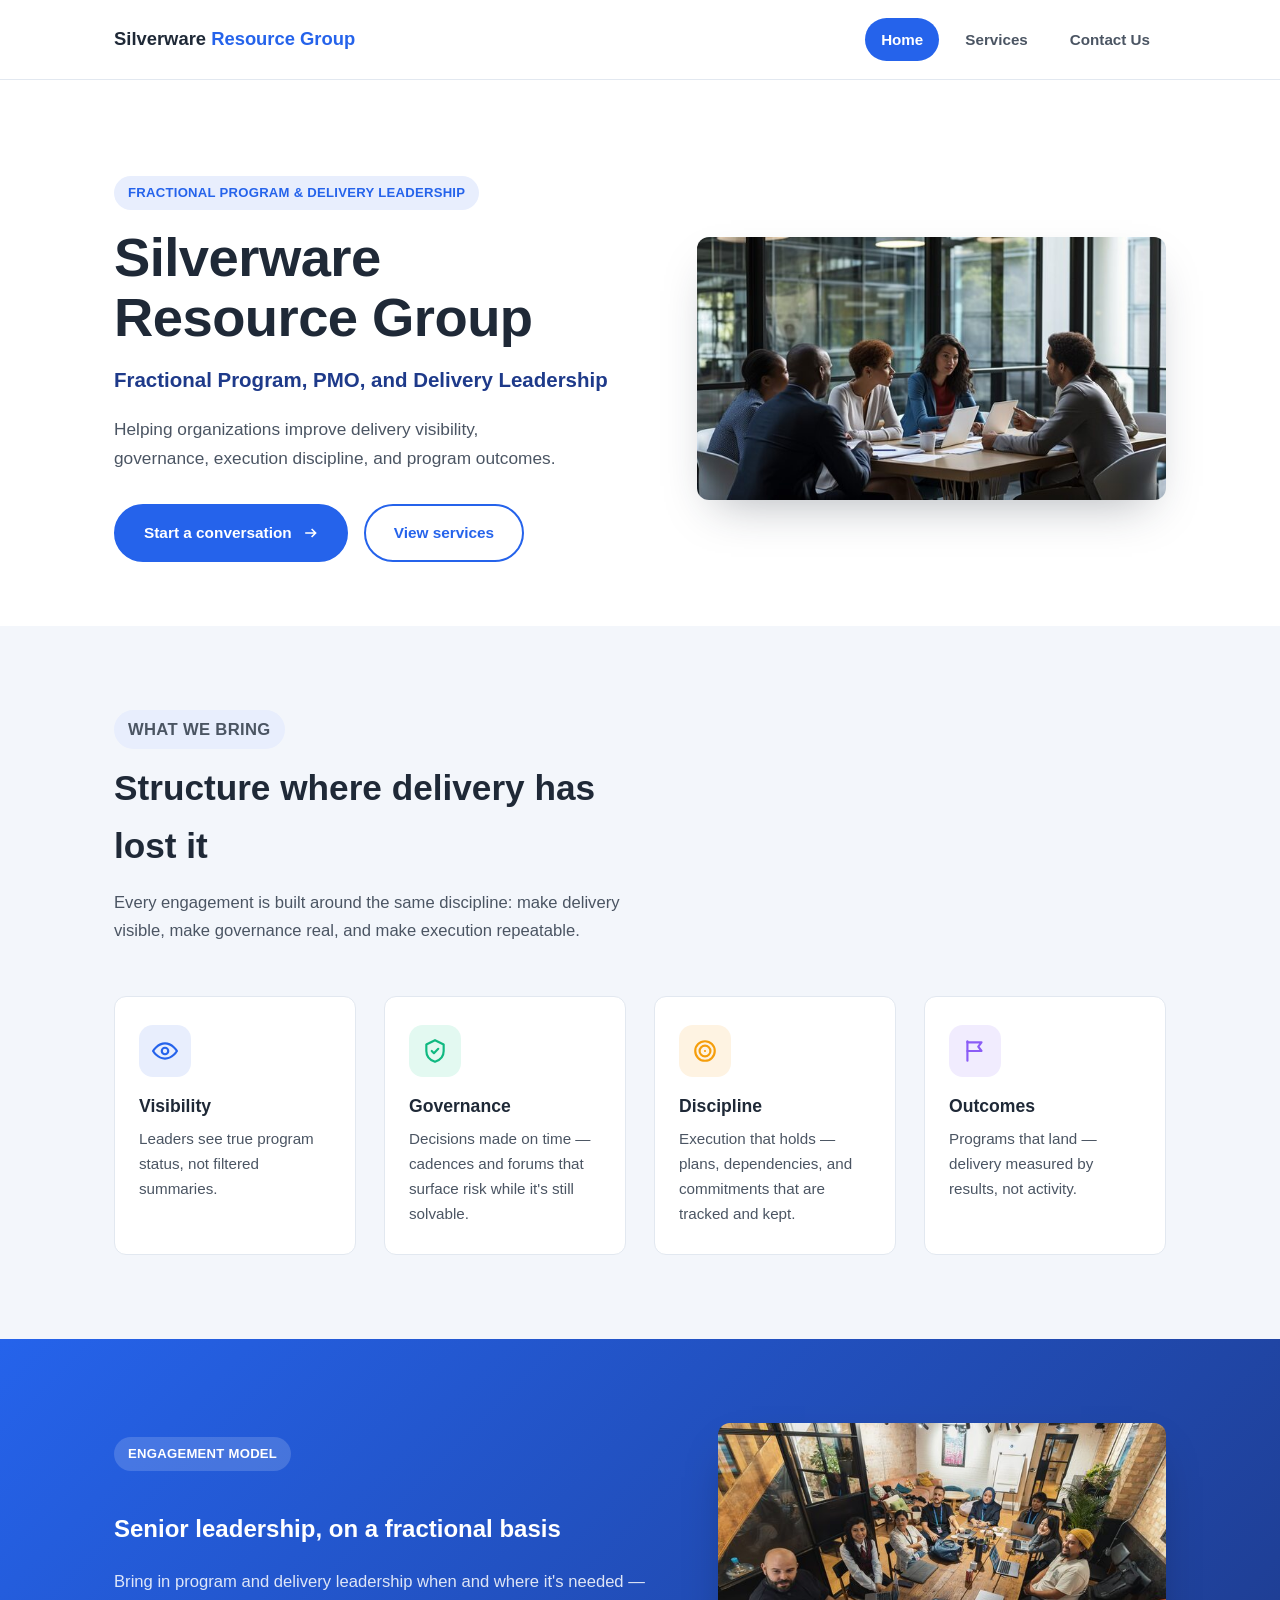
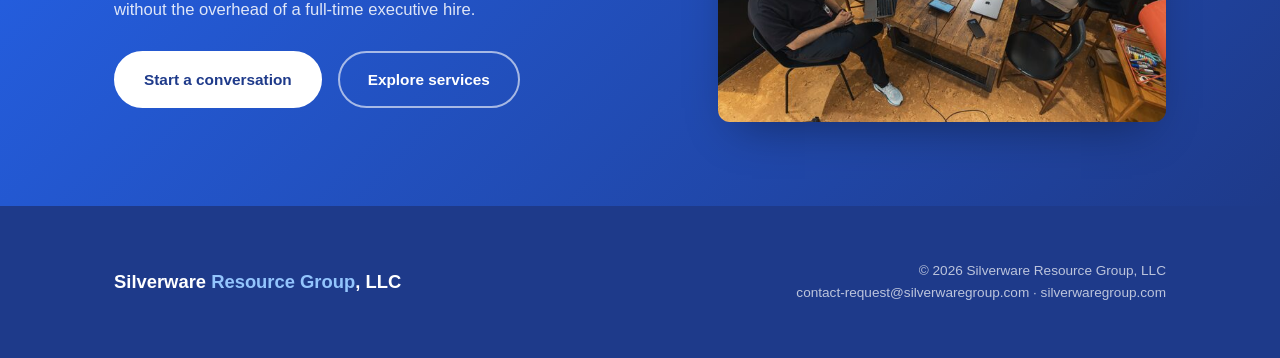
==== commit c5d11d19: "Removed old mailto: refs" ====
--- a/index.html
+++ b/index.html
@@ -131,7 +131,7 @@
 <footer class="site-footer">
   <div class="wrap footer-grid">
     <p class="brand">Silverware <span>Resource Group</span>, LLC</p>
-    <p class="footer-meta">© 2026 Silverware Resource Group, LLC<br><a href="mailto:support@silverwaregroup.com">support@silverwaregroup.com</a> · silverwaregroup.com</p>
+    <p class="footer-meta">© 2026 Silverware Resource Group, LLC<br><a href="mailto:contact-request@silverwaregroup.com">contact-request@silverwaregroup.com</a> · silverwaregroup.com</p>
   </div>
 </footer>
 
--- a/styles/style.css
+++ b/styles/style.css
@@ -45,7 +45,16 @@
   * { animation: none !important; transition: none !important; scroll-behavior: auto !important; }
 }
 
-img, svg { max-width: 100%; display: block; }
+img {
+  max-width: 100%;
+  height: auto;
+  display: block;
+}
+
+svg {
+  max-width: 100%;
+  display: block;
+}
 
 button,
 input,
@@ -435,6 +444,7 @@
 
 .cta-grid img {
   width: 100%;
+  height: auto;
   border-radius: var(--radius);
   box-shadow: 0 20px 45px -18px rgba(0,0,0,0.4);
 }
@@ -478,6 +488,20 @@
   font-size: 0.82rem;
   font-weight: 700;
   color: var(--ink-soft);
+}
+
+.field-help,
+.field-error {
+  margin: 0;
+  font-size: 0.82rem;
+  line-height: 1.45;
+}
+
+.field-help { color: var(--ink-soft); }
+
+.field-error {
+  color: var(--amber);
+  font-weight: 700;
 }
 
 .field input,
@@ -501,9 +525,49 @@
   outline-offset: 2px;
 }
 
+.field input[aria-invalid="true"] {
+  border-color: var(--amber);
+  box-shadow: 0 0 0 1px var(--amber);
+}
+
 .field textarea { resize: vertical; min-height: 130px; }
 
 .form-note { font-size: 0.86rem; color: var(--ink-soft); margin-top: -4px; }
+
+.honeypot-field {
+  position: absolute;
+  left: -10000px;
+  width: 1px;
+  height: 1px;
+  overflow: hidden;
+}
+
+.turnstile-wrap {
+  width: 100%;
+  min-height: 65px;
+  overflow: hidden;
+}
+
+#contact-turnstile { max-width: 100%; }
+
+.form-status {
+  margin: 0;
+  padding: 12px 14px;
+  border-left: 4px solid var(--blue);
+  border-radius: 8px;
+  background: var(--paper-soft);
+  color: var(--ink);
+  font-size: 0.92rem;
+  font-weight: 700;
+}
+
+.form-status.is-success { border-left-color: var(--green); }
+.form-status.is-error { border-left-color: var(--amber); }
+
+.contact-form .btn:disabled {
+  cursor: not-allowed;
+  opacity: 0.65;
+}
 
 /* ---------------------------------- Footer ---------------------------------- */
 
@@ -553,8 +617,6 @@
   .cta-grid { grid-template-columns: 1fr; }
   .cta-grid img {
     order: -1;
-    max-height: 420px;
-    object-fit: cover;
   }
 
   .contact-grid { grid-template-columns: 1fr; }
@@ -665,8 +727,7 @@
   .nav { gap: 10px; }
   .brand { font-size: 1rem; }
 
-  .hero-art img,
-  .cta-grid img { max-height: 300px; }
+  .hero-art img { max-height: 300px; }
 
   .eyebrow {
     font-size: 0.74rem;
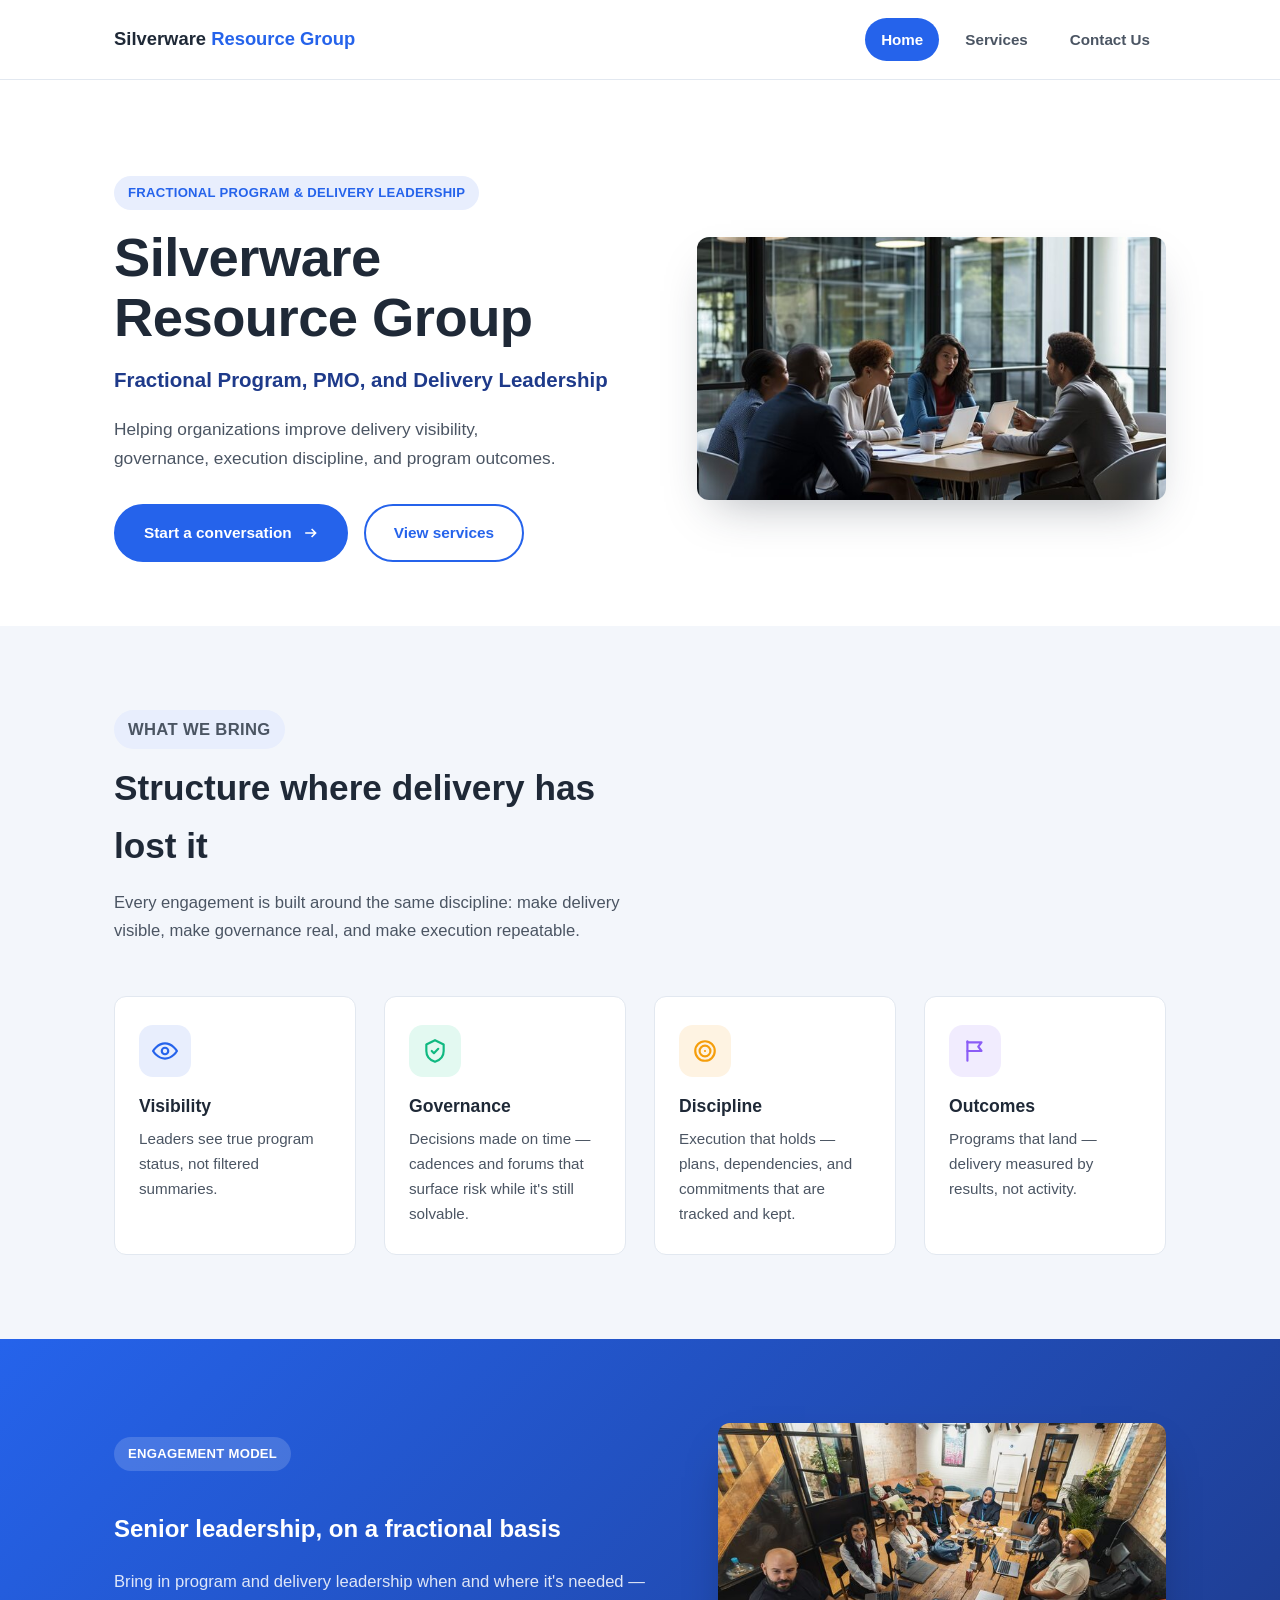
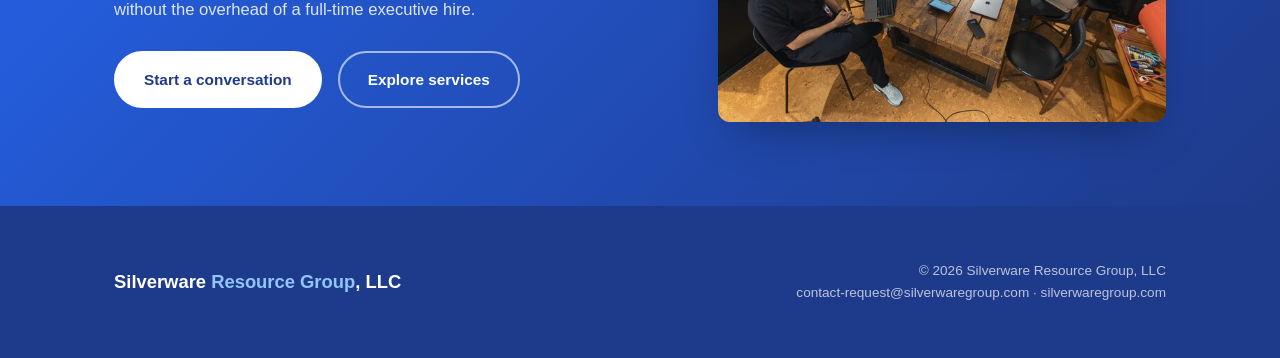
==== commit 8f1b7f5d: "Added automatic year on copyright footer" ====
--- a/index.html
+++ b/index.html
@@ -131,7 +131,10 @@
 <footer class="site-footer">
   <div class="wrap footer-grid">
     <p class="brand">Silverware <span>Resource Group</span>, LLC</p>
-    <p class="footer-meta">© 2026 Silverware Resource Group, LLC<br><a href="mailto:contact-request@silverwaregroup.com">contact-request@silverwaregroup.com</a> · silverwaregroup.com</p>
+    <p class="footer-meta">
+      &copy; <span data-current-year>2026</span>
+  Silverware Resource Group, LLC<br><a href="mailto:contact-request@silverwaregroup.com">contact-request@silverwaregroup.com</a> · silverwaregroup.com
+    </p>
   </div>
 </footer>
 
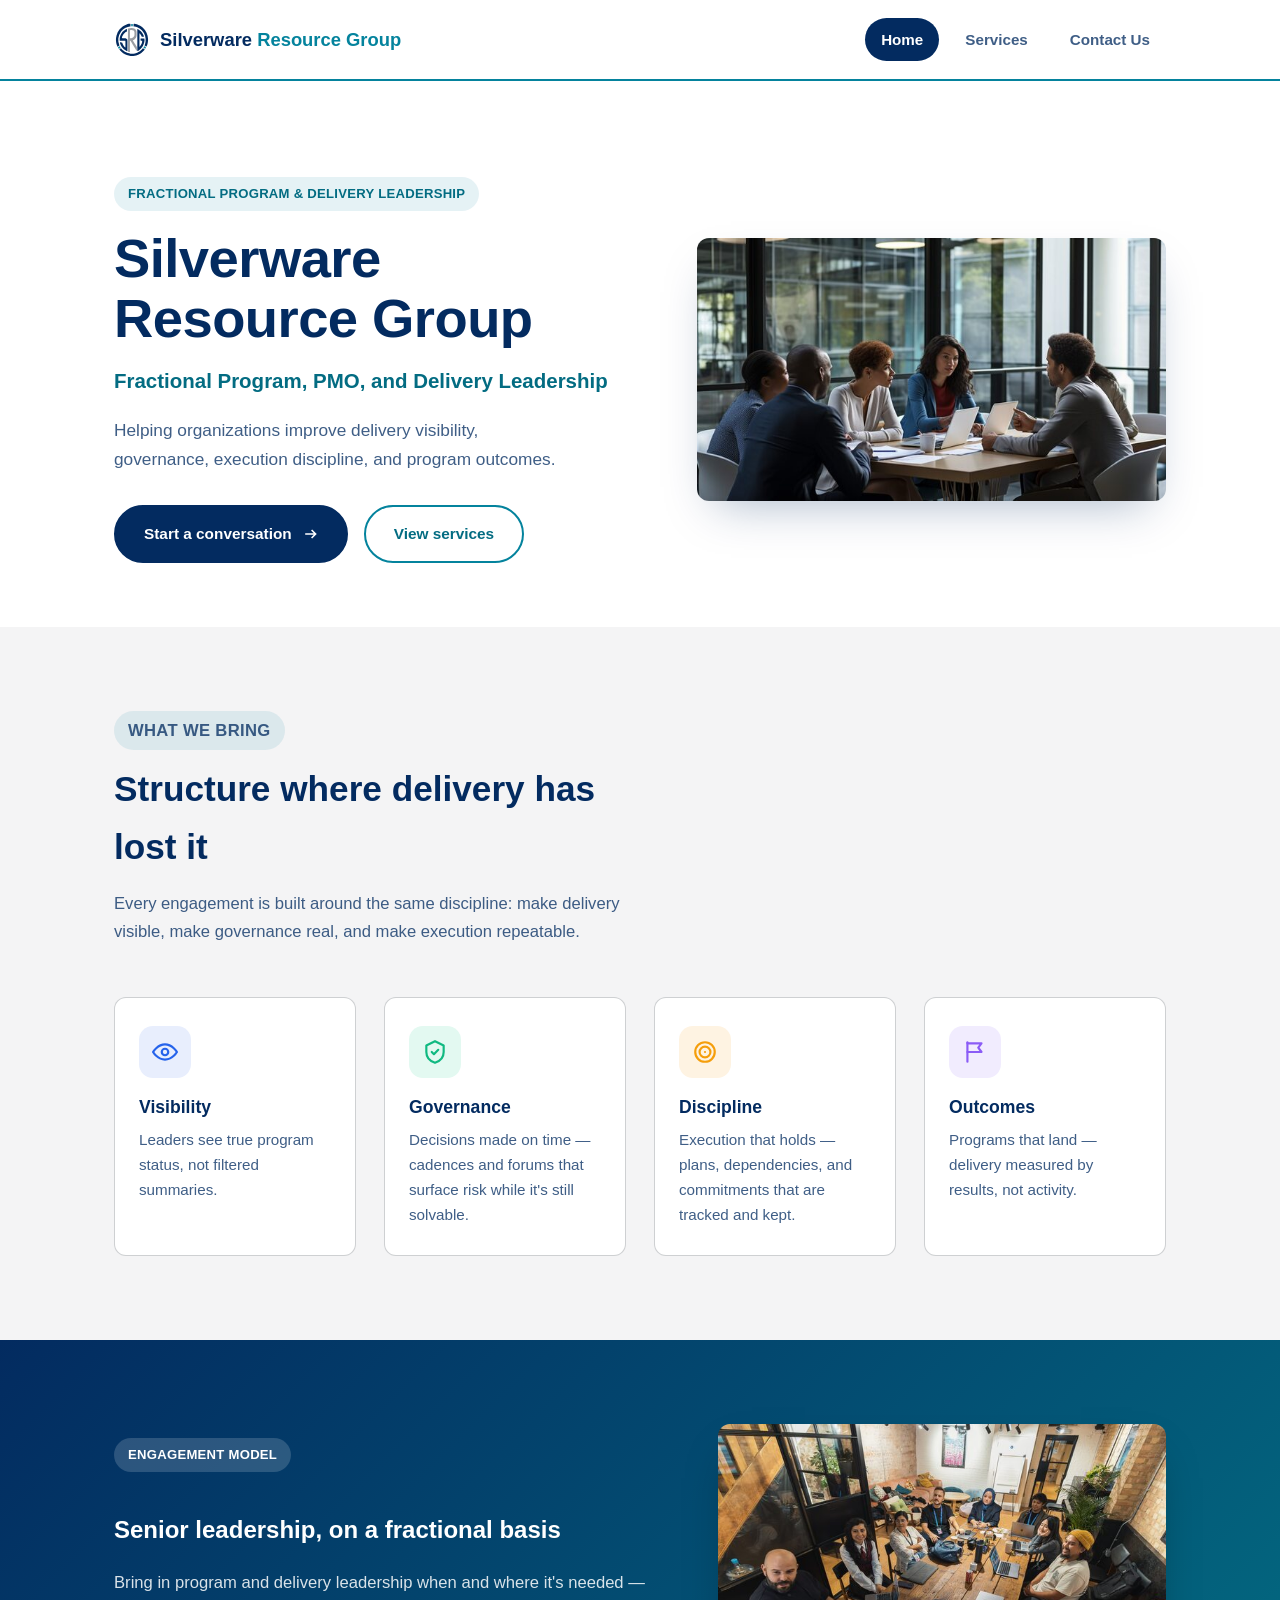
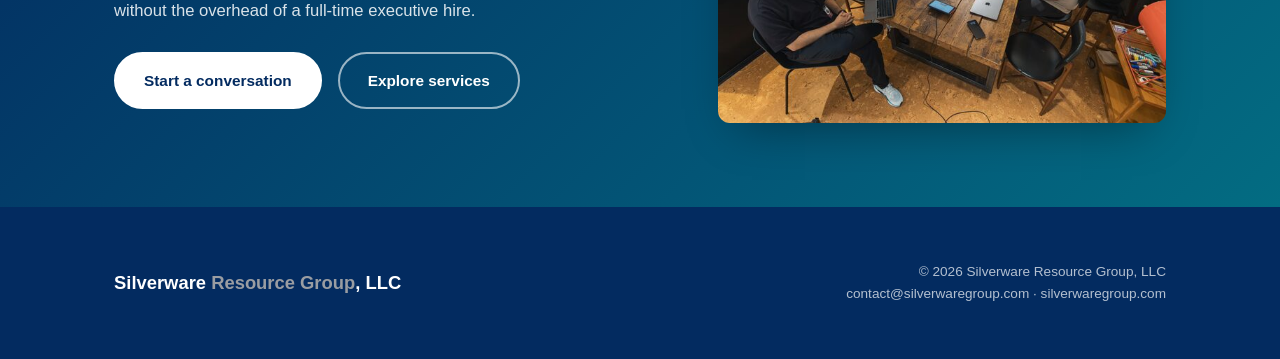
==== commit 97287cc4: "Branded Version" ====
--- a/index.html
+++ b/index.html
@@ -6,7 +6,12 @@
 <script>document.documentElement.classList.replace('no-js', 'js');</script>
 <title>Silverware Resource Group — Fractional Program, PMO &amp; Delivery Leadership</title>
 <meta name="description" content="Silverware Resource Group provides fractional program, PMO, and delivery leadership — helping organizations improve delivery visibility, governance, execution discipline, and program outcomes.">
+<meta name="theme-color" content="#032B60">
 <link rel="canonical" href="https://silverwaregroup.com/">
+<link rel="icon" href="./images/brand/favicon.svg" type="image/svg+xml">
+<link rel="icon" href="./images/brand/favicon-32x32.png" type="image/png" sizes="32x32">
+<link rel="shortcut icon" href="./images/brand/favicon.ico">
+<link rel="apple-touch-icon" href="./images/brand/apple-touch-icon.png" sizes="180x180">
 <link rel="stylesheet" href="./styles/style.css">
 </head>
 <body>
@@ -15,7 +20,10 @@
 
 <header class="site-header">
   <nav class="nav" aria-label="Primary navigation">
-    <a class="brand" href="index.html">Silverware <span>Resource Group</span></a>
+    <a class="brand site-brand" href="index.html" aria-label="Silverware Resource Group home">
+      <img src="./images/brand/srg-monogram.svg" width="36" height="36" alt="">
+      <span class="site-brand-text">Silverware <strong>Resource Group</strong></span>
+    </a>
     <button class="nav-toggle" type="button" aria-expanded="false" aria-controls="primary-navigation">
       <span class="sr-only">Open navigation menu</span>
       <span class="nav-toggle-icon" aria-hidden="true"><span></span><span></span><span></span></span>
@@ -133,7 +141,7 @@
     <p class="brand">Silverware <span>Resource Group</span>, LLC</p>
     <p class="footer-meta">
       &copy; <span data-current-year>2026</span>
-  Silverware Resource Group, LLC<br><a href="mailto:contact-request@silverwaregroup.com">contact-request@silverwaregroup.com</a> · silverwaregroup.com
+  Silverware Resource Group, LLC<br><a href="mailto:contact@silverwaregroup.com">contact@silverwaregroup.com</a> · silverwaregroup.com
     </p>
   </div>
 </footer>
--- a/styles/style.css
+++ b/styles/style.css
@@ -1,23 +1,35 @@
 /* ==========================================================================
    Silverware Resource Group — shared stylesheet
-   Palette: blue #2563EB / green #10B981 / amber #F59E0B / purple #8B5CF6 /
-            teal #0891B2 / ink #1F2937 on white
+   Approved brand palette:
+   SRG Navy #032B60 / SRG Teal #04839D / SRG Silver #9A9DA2 / White #FFFFFF
+   Light surfaces and secondary text use transparent tints of these colors.
    Fonts: Arial / Helvetica only
    ========================================================================== */
 
 :root {
-  --blue: #2563eb;
-  --blue-dark: #1e3a8a;
-  --green: #10b981;
-  --amber: #f59e0b;
-  --purple: #8b5cf6;
-  --teal: #0891b2;
-
-  --ink: #1f2937;
-  --ink-soft: #4b5563;
-  --paper: #ffffff;
-  --paper-soft: #f3f6fb;
-  --line: #e2e8f0;
+  --navy: #032b60;
+  --teal: #04839d;
+  --silver: #9a9da2;
+  --white: #ffffff;
+  --navy-strong: #022348;
+  --teal-strong: #036c82;
+  --navy-soft: rgba(3, 43, 96, 0.08);
+  --teal-soft: rgba(4, 131, 157, 0.10);
+  --silver-soft: rgba(154, 157, 162, 0.11);
+
+  /* Supplemental icon palette. These colors are intentionally limited to
+     icon tiles so the primary page structure remains within the SRG palette. */
+  --icon-blue: #2563eb;
+  --icon-green: #10b981;
+  --icon-amber: #f59e0b;
+  --icon-purple: #8b5cf6;
+  --icon-teal: #0891b2;
+
+  --ink: var(--navy);
+  --ink-soft: rgba(3, 43, 96, 0.76);
+  --paper: var(--white);
+  --paper-soft: var(--silver-soft);
+  --line: rgba(154, 157, 162, 0.48);
 
   --font: Arial, Helvetica, "Helvetica Neue", sans-serif;
 
@@ -82,8 +94,8 @@
   transform: translateY(-150%);
   padding: 10px 16px;
   border-radius: 8px;
-  background: var(--blue-dark);
-  color: #fff;
+  background: var(--navy);
+  color: var(--white);
   font-weight: 700;
 }
 
@@ -104,7 +116,7 @@
   z-index: 20;
   background: rgba(255, 255, 255, 0.94);
   backdrop-filter: saturate(140%) blur(6px);
-  border-bottom: 1px solid var(--line);
+  border-bottom: 2px solid var(--teal);
 }
 
 .nav {
@@ -127,7 +139,29 @@
 }
 
 .brand span {
-  color: var(--blue);
+  color: var(--teal);
+}
+
+.site-brand {
+  display: inline-flex;
+  align-items: center;
+  gap: 10px;
+  line-height: 1.15;
+}
+
+.site-brand img {
+  width: 36px;
+  height: 36px;
+  flex: 0 0 36px;
+}
+
+.site-brand .site-brand-text {
+  color: var(--navy);
+}
+
+.site-brand .site-brand-text strong {
+  color: var(--teal);
+  font-weight: inherit;
 }
 
 .nav-toggle {
@@ -187,13 +221,13 @@
 }
 
 .nav-links a:hover {
-  color: var(--blue);
-  background: var(--paper-soft);
+  color: var(--teal-strong);
+  background: var(--teal-soft);
 }
 
 .nav-links a[aria-current="page"] {
-  color: #fff;
-  background: var(--blue);
+  color: var(--white);
+  background: var(--navy);
 }
 
 /* ---------------------------------- Hero ---------------------------------- */
@@ -213,8 +247,8 @@
   font-weight: 700;
   letter-spacing: 0.02em;
   text-transform: uppercase;
-  color: var(--blue);
-  background: #e8eefd;
+  color: var(--teal-strong);
+  background: var(--teal-soft);
   padding: 6px 14px;
   border-radius: 999px;
   margin: 0 0 18px;
@@ -233,7 +267,7 @@
 .hero .subhead {
   font-size: clamp(1.1rem, 1.6vw, 1.3rem);
   font-weight: 700;
-  color: var(--blue-dark);
+  color: var(--teal-strong);
   margin: 0 0 18px;
 }
 
@@ -252,7 +286,7 @@
   aspect-ratio: auto;
   object-fit: cover;
   border-radius: var(--radius);
-  box-shadow: 0 20px 45px -18px rgba(31, 41, 55, 0.35);
+  box-shadow: 0 20px 45px -18px rgba(3, 43, 96, 0.34);
 }
 
 .hero-art .photo-credit {
@@ -262,7 +296,7 @@
   text-align: right;
 }
 
-.hero-art .photo-credit a:hover { color: var(--blue); }
+.hero-art .photo-credit a:hover { color: var(--teal-strong); }
 
 /* ---------------------------------- Buttons ---------------------------------- */
 
@@ -283,11 +317,11 @@
   transition: all 0.2s ease;
 }
 
-.btn-primary { background: var(--blue); color: #fff; border-color: var(--blue); }
-.btn-primary:hover { background: var(--blue-dark); border-color: var(--blue-dark); }
-
-.btn-ghost { background: transparent; color: var(--blue); border-color: var(--blue); }
-.btn-ghost:hover { background: var(--blue); color: #fff; }
+.btn-primary { background: var(--navy); color: var(--white); border-color: var(--navy); }
+.btn-primary:hover { background: var(--teal-strong); border-color: var(--teal-strong); }
+
+.btn-ghost { background: transparent; color: var(--teal-strong); border-color: var(--teal); }
+.btn-ghost:hover { background: var(--teal-strong); color: var(--white); }
 
 .btn svg { width: 16px; height: 16px; }
 
@@ -329,11 +363,11 @@
 
 .icon-badge svg { width: 26px; height: 26px; }
 
-.icon-blue   { background: #e8eefd; color: var(--blue); }
-.icon-green  { background: #e3f9f1; color: var(--green); }
-.icon-amber  { background: #fef3e2; color: var(--amber); }
-.icon-purple { background: #f1ecfe; color: var(--purple); }
-.icon-teal   { background: #e3f4f8; color: var(--teal); }
+.icon-blue   { background: #e8eefd; color: var(--icon-blue); }
+.icon-green  { background: #e3f9f1; color: var(--icon-green); }
+.icon-amber  { background: #fef3e2; color: var(--icon-amber); }
+.icon-purple { background: #f1ecfe; color: var(--icon-purple); }
+.icon-teal   { background: #e3f4f8; color: var(--icon-teal); }
 
 /* ---------------------------------- Pillars (home strip) ---------------------------------- */
 
@@ -353,7 +387,7 @@
 
 .pillar:hover {
   transform: translateY(-4px);
-  box-shadow: 0 16px 32px -20px rgba(31, 41, 55, 0.25);
+  box-shadow: 0 16px 32px -20px rgba(3, 43, 96, 0.24);
 }
 
 .pillar h3 {
@@ -386,7 +420,7 @@
 
 .service-row:hover {
   transform: translateY(-3px);
-  box-shadow: 0 18px 36px -22px rgba(31, 41, 55, 0.28);
+  box-shadow: 0 18px 36px -22px rgba(3, 43, 96, 0.27);
 }
 
 .service-row .icon-badge { margin-bottom: 0; }
@@ -411,8 +445,8 @@
   font-weight: 700;
   text-transform: uppercase;
   letter-spacing: 0.02em;
-  color: var(--blue);
-  background: #e8eefd;
+  color: var(--teal-strong);
+  background: var(--teal-soft);
   padding: 4px 12px;
   border-radius: 999px;
 }
@@ -420,19 +454,19 @@
 /* ---------------------------------- CTA band ---------------------------------- */
 
 .cta-band {
-  background: linear-gradient(135deg, var(--blue) 0%, var(--blue-dark) 100%);
-  color: #fff;
+  background: linear-gradient(135deg, var(--navy) 0%, var(--teal-strong) 100%);
+  color: var(--white);
 }
 
 .cta-band .section-head p { color: rgba(255,255,255,0.85); }
 .cta-copy { color: rgba(255,255,255,0.85); font-size: 1.04rem; margin: 0 0 28px; }
-.cta-band .eyebrow { background: rgba(255,255,255,0.16); color: #fff; }
-.cta-band h2 { color: #fff; }
-
-.cta-band .btn-primary { background: #fff; color: var(--blue-dark); border-color: #fff; }
-.cta-band .btn-primary:hover { background: var(--amber); border-color: var(--amber); color: #fff; }
-
-.cta-band .btn-ghost { color: #fff; border-color: rgba(255,255,255,0.6); }
+.cta-band .eyebrow { background: rgba(255,255,255,0.16); color: var(--white); }
+.cta-band h2 { color: var(--white); }
+
+.cta-band .btn-primary { background: var(--white); color: var(--navy); border-color: var(--white); }
+.cta-band .btn-primary:hover { background: var(--silver); border-color: var(--silver); color: var(--navy); }
+
+.cta-band .btn-ghost { color: var(--white); border-color: rgba(255,255,255,0.6); }
 .cta-band .btn-ghost:hover { background: rgba(255,255,255,0.16); }
 
 .cta-grid {
@@ -472,13 +506,13 @@
   font-weight: 700;
   letter-spacing: 0.02em;
   text-transform: uppercase;
-  color: var(--blue);
+  color: var(--teal-strong);
   margin-bottom: 6px;
 }
 
 .contact-card dd { margin: 0; font-size: 1.08rem; font-weight: 700; overflow-wrap: anywhere; }
 
-.contact-card dd a:hover { color: var(--blue); }
+.contact-card dd a:hover { color: var(--teal-strong); }
 
 form.contact-form { display: grid; gap: 20px; }
 
@@ -500,7 +534,7 @@
 .field-help { color: var(--ink-soft); }
 
 .field-error {
-  color: var(--amber);
+  color: var(--navy);
   font-weight: 700;
 }
 
@@ -521,13 +555,13 @@
 .field textarea:focus,
 a:focus-visible,
 button:focus-visible {
-  outline: 2px solid var(--blue);
+  outline: 2px solid var(--teal);
   outline-offset: 2px;
 }
 
 .field input[aria-invalid="true"] {
-  border-color: var(--amber);
-  box-shadow: 0 0 0 1px var(--amber);
+  border-color: var(--navy);
+  box-shadow: 0 0 0 1px var(--navy);
 }
 
 .field textarea { resize: vertical; min-height: 130px; }
@@ -553,7 +587,7 @@
 .form-status {
   margin: 0;
   padding: 12px 14px;
-  border-left: 4px solid var(--blue);
+  border-left: 4px solid var(--silver);
   border-radius: 8px;
   background: var(--paper-soft);
   color: var(--ink);
@@ -561,8 +595,8 @@
   font-weight: 700;
 }
 
-.form-status.is-success { border-left-color: var(--green); }
-.form-status.is-error { border-left-color: var(--amber); }
+.form-status.is-success { border-left-color: var(--teal); }
+.form-status.is-error { border-left-color: var(--navy); }
 
 .contact-form .btn:disabled {
   cursor: not-allowed;
@@ -572,7 +606,7 @@
 /* ---------------------------------- Footer ---------------------------------- */
 
 .site-footer {
-  background: var(--blue-dark);
+  background: var(--navy);
   color: rgba(255,255,255,0.85);
   padding: 40px 0;
 }
@@ -586,7 +620,7 @@
 }
 
 .site-footer .brand { color: #fff; }
-.site-footer .brand span { color: #93c5fd; }
+.site-footer .brand span { color: var(--silver); }
 
 .footer-meta {
   font-size: 0.85rem;
@@ -645,6 +679,17 @@
     font-size: 1.08rem;
     white-space: normal;
     line-height: 1.2;
+  }
+
+  .site-brand {
+    gap: 8px;
+    line-height: 1.15;
+  }
+
+  .site-brand img {
+    width: 30px;
+    height: 30px;
+    flex-basis: 30px;
   }
 
   .nav-toggle { display: inline-flex; }
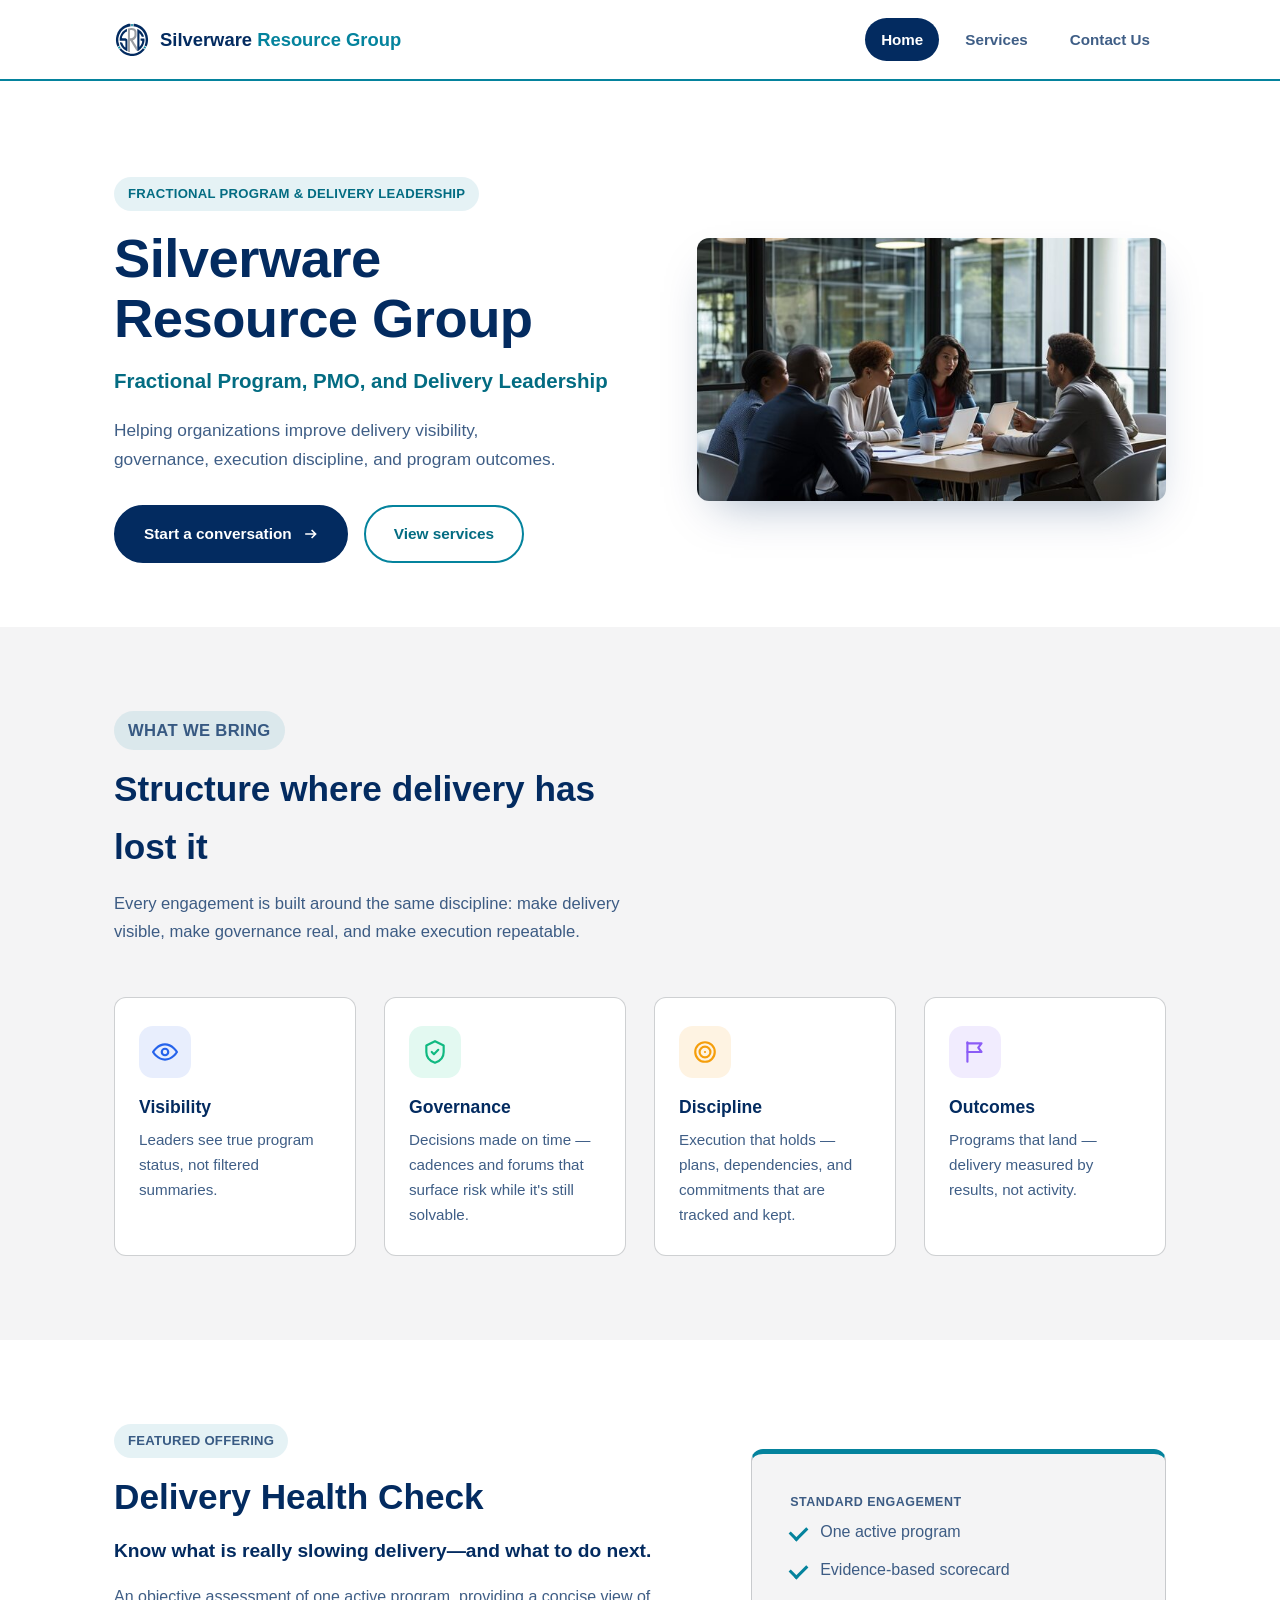
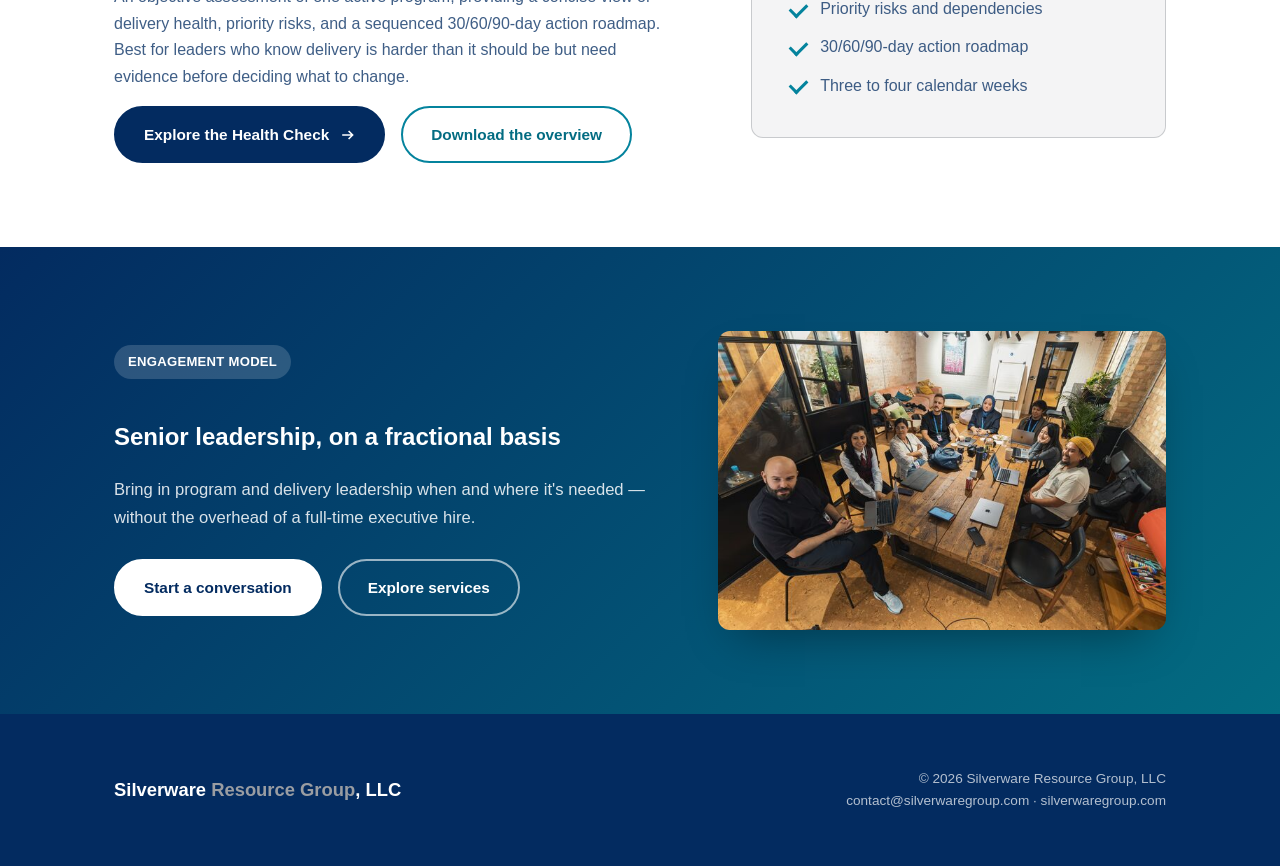
==== commit c382932a: "Added Delivery Health Check Section" ====
--- a/index.html
+++ b/index.html
@@ -113,6 +113,35 @@
     </div>
   </section>
 
+  <section class="featured-service">
+    <div class="wrap">
+      <div class="featured-service-grid">
+        <div>
+          <p class="eyebrow">Featured offering</p>
+          <h2>Delivery Health Check</h2>
+          <p class="featured-service-lede">Know what is really slowing delivery—and what to do next.</p>
+          <p>An objective assessment of one active program, providing a concise view of delivery health, priority risks, and a sequenced 30/60/90-day action roadmap. Best for leaders who know delivery is harder than it should be but need evidence before deciding what to change.</p>
+          <div class="btn-row">
+            <a class="btn btn-primary" href="./services/delivery-health-check/">Explore the Health Check
+              <svg viewBox="0 0 20 20" fill="none" stroke="currentColor" stroke-width="2" aria-hidden="true"><path d="M4 10h12M12 5l5 5-5 5"/></svg>
+            </a>
+            <a class="btn btn-ghost" href="./documents/delivery-health-check-overview.pdf">Download the overview</a>
+          </div>
+        </div>
+        <div class="featured-service-summary" aria-label="Delivery Health Check summary">
+          <p class="summary-label">Standard engagement</p>
+          <ul class="check-list">
+            <li>One active program</li>
+            <li>Evidence-based scorecard</li>
+            <li>Priority risks and dependencies</li>
+            <li>30/60/90-day action roadmap</li>
+            <li>Three to four calendar weeks</li>
+          </ul>
+        </div>
+      </div>
+    </div>
+  </section>
+
   <section class="cta-band">
     <div class="wrap">
       <div class="cta-grid">
--- a/styles/style.css
+++ b/styles/style.css
@@ -451,6 +451,231 @@
   border-radius: 999px;
 }
 
+.service-row-featured {
+  border: 2px solid var(--teal);
+  background: linear-gradient(135deg, var(--white) 0%, var(--teal-soft) 100%);
+}
+
+.service-kicker,
+.summary-label {
+  margin: 0 0 6px;
+  color: var(--teal-strong);
+  font-size: 0.78rem;
+  font-weight: 700;
+  letter-spacing: 0.04em;
+  text-transform: uppercase;
+}
+
+.service-actions {
+  display: flex;
+  flex-wrap: wrap;
+  gap: 10px 24px;
+  margin-top: 16px;
+}
+
+.text-link {
+  color: var(--teal-strong);
+  font-weight: 700;
+  text-decoration: underline;
+  text-decoration-thickness: 1px;
+  text-underline-offset: 4px;
+}
+
+.text-link:hover { color: var(--navy); }
+.text-link-secondary { color: var(--ink-soft); }
+
+/* -------------------------- Featured offering -------------------------- */
+
+.featured-service { background: var(--white); }
+
+.featured-service-grid {
+  display: grid;
+  grid-template-columns: 1.15fr 0.85fr;
+  gap: clamp(36px, 7vw, 76px);
+  align-items: center;
+}
+
+.featured-service h2,
+.content-section h2,
+.comparison-section h2,
+.download-panel h2 {
+  font-size: clamp(1.7rem, 2.8vw, 2.2rem);
+  line-height: 1.2;
+  margin: 0 0 14px;
+  color: var(--navy);
+}
+
+.featured-service p { color: var(--ink-soft); }
+.featured-service .featured-service-lede {
+  color: var(--navy);
+  font-size: 1.2rem;
+  font-weight: 700;
+  line-height: 1.45;
+}
+
+.featured-service-summary {
+  padding: clamp(26px, 4vw, 38px);
+  border: 1px solid var(--line);
+  border-top: 5px solid var(--teal);
+  border-radius: var(--radius);
+  background: var(--paper-soft);
+}
+
+.check-list,
+.signal-list {
+  list-style: none;
+  margin: 0;
+  padding: 0;
+}
+
+.check-list { display: grid; gap: 12px; }
+
+.check-list li,
+.signal-list li {
+  position: relative;
+  padding-left: 30px;
+  color: var(--ink-soft);
+}
+
+.check-list li::before {
+  content: "";
+  position: absolute;
+  left: 0;
+  top: 0.42em;
+  width: 14px;
+  height: 8px;
+  border-left: 3px solid var(--teal);
+  border-bottom: 3px solid var(--teal);
+  transform: rotate(-45deg);
+}
+
+/* ----------------------- Delivery Health Check page ----------------------- */
+
+.service-detail-hero { padding-bottom: clamp(48px, 7vw, 76px); }
+.service-detail-hero .hero-grid { align-items: stretch; }
+.service-detail-hero .lede + .lede { margin-top: -18px; }
+
+.service-detail-visual {
+  min-height: 100%;
+  padding: clamp(30px, 5vw, 48px);
+  border-radius: var(--radius);
+  color: var(--white);
+  background: linear-gradient(145deg, var(--navy) 0%, var(--teal-strong) 100%);
+  box-shadow: 0 20px 45px -18px rgba(3, 43, 96, 0.34);
+  display: flex;
+  flex-direction: column;
+  justify-content: space-between;
+}
+
+.service-detail-visual img {
+  width: 72px;
+  height: 72px;
+  margin-bottom: clamp(48px, 8vw, 90px);
+  filter: brightness(0) invert(1);
+}
+
+.service-detail-visual p { margin: 0; color: rgba(255,255,255,0.88); }
+.service-detail-visual .visual-title {
+  margin-bottom: 10px;
+  color: var(--white);
+  font-size: clamp(1.45rem, 2.5vw, 2rem);
+  font-weight: 700;
+  line-height: 1.25;
+}
+
+.content-section { background: var(--white); }
+.content-section-alt { background: var(--paper-soft); }
+
+.two-column-content {
+  display: grid;
+  grid-template-columns: 0.9fr 1.1fr;
+  gap: clamp(36px, 7vw, 76px);
+  align-items: start;
+}
+
+.two-column-content > div > p { color: var(--ink-soft); }
+.signal-list { display: grid; gap: 14px; }
+
+.signal-list li {
+  padding: 16px 18px 16px 50px;
+  border: 1px solid var(--line);
+  border-radius: 10px;
+  background: var(--white);
+}
+
+.signal-list li::before {
+  content: "";
+  position: absolute;
+  left: 20px;
+  top: 22px;
+  width: 10px;
+  height: 10px;
+  border-radius: 50%;
+  background: var(--teal);
+  box-shadow: 0 0 0 5px var(--teal-soft);
+}
+
+.scope-grid,
+.comparison-grid {
+  display: grid;
+  grid-template-columns: repeat(2, minmax(0, 1fr));
+  gap: 22px;
+}
+
+.scope-card,
+.comparison-card {
+  padding: 28px;
+  border: 1px solid var(--line);
+  border-radius: var(--radius);
+  background: var(--white);
+}
+
+.scope-card h3,
+.comparison-card h3 {
+  margin: 0 0 14px;
+  color: var(--navy);
+  font-size: 1.18rem;
+  line-height: 1.3;
+}
+
+.scope-card p { margin: 0; color: var(--ink-soft); }
+.scope-card .scope-number {
+  display: block;
+  margin-bottom: 8px;
+  color: var(--teal-strong);
+  font-size: 1.8rem;
+  font-weight: 700;
+  line-height: 1;
+}
+
+.comparison-section { background: var(--white); }
+.comparison-card.is-not { background: var(--paper-soft); }
+.comparison-card .check-list { gap: 14px; }
+.comparison-card.is-not .check-list li::before {
+  width: 14px;
+  height: 14px;
+  border: 0;
+  background:
+    linear-gradient(45deg, transparent 43%, var(--silver) 43%, var(--silver) 57%, transparent 57%),
+    linear-gradient(-45deg, transparent 43%, var(--silver) 43%, var(--silver) 57%, transparent 57%);
+  transform: none;
+}
+
+.download-section { background: var(--paper-soft); }
+.download-panel {
+  display: grid;
+  grid-template-columns: 1fr auto;
+  gap: 32px;
+  align-items: center;
+  padding: clamp(28px, 5vw, 48px);
+  border-radius: var(--radius);
+  background: var(--white);
+  border: 1px solid var(--line);
+  border-left: 6px solid var(--teal);
+}
+
+.download-panel p { margin: 0; color: var(--ink-soft); max-width: 68ch; }
+
 /* ---------------------------------- CTA band ---------------------------------- */
 
 .cta-band {
@@ -656,6 +881,13 @@
   .contact-grid { grid-template-columns: 1fr; }
   .contact-card { max-width: none; }
 
+  .featured-service-grid,
+  .two-column-content { grid-template-columns: 1fr; }
+
+  .service-detail-visual { min-height: 340px; }
+
+  .download-panel { grid-template-columns: 1fr; }
+
   .footer-meta { text-align: left; }
 }
 
@@ -764,6 +996,12 @@
 
   .contact-card { padding: 24px; }
   .contact-grid > * { min-width: 0; }
+
+  .scope-grid,
+  .comparison-grid { grid-template-columns: 1fr; }
+
+  .scope-card,
+  .comparison-card { padding: 24px 22px; }
 }
 
 @media (max-width: 430px) {
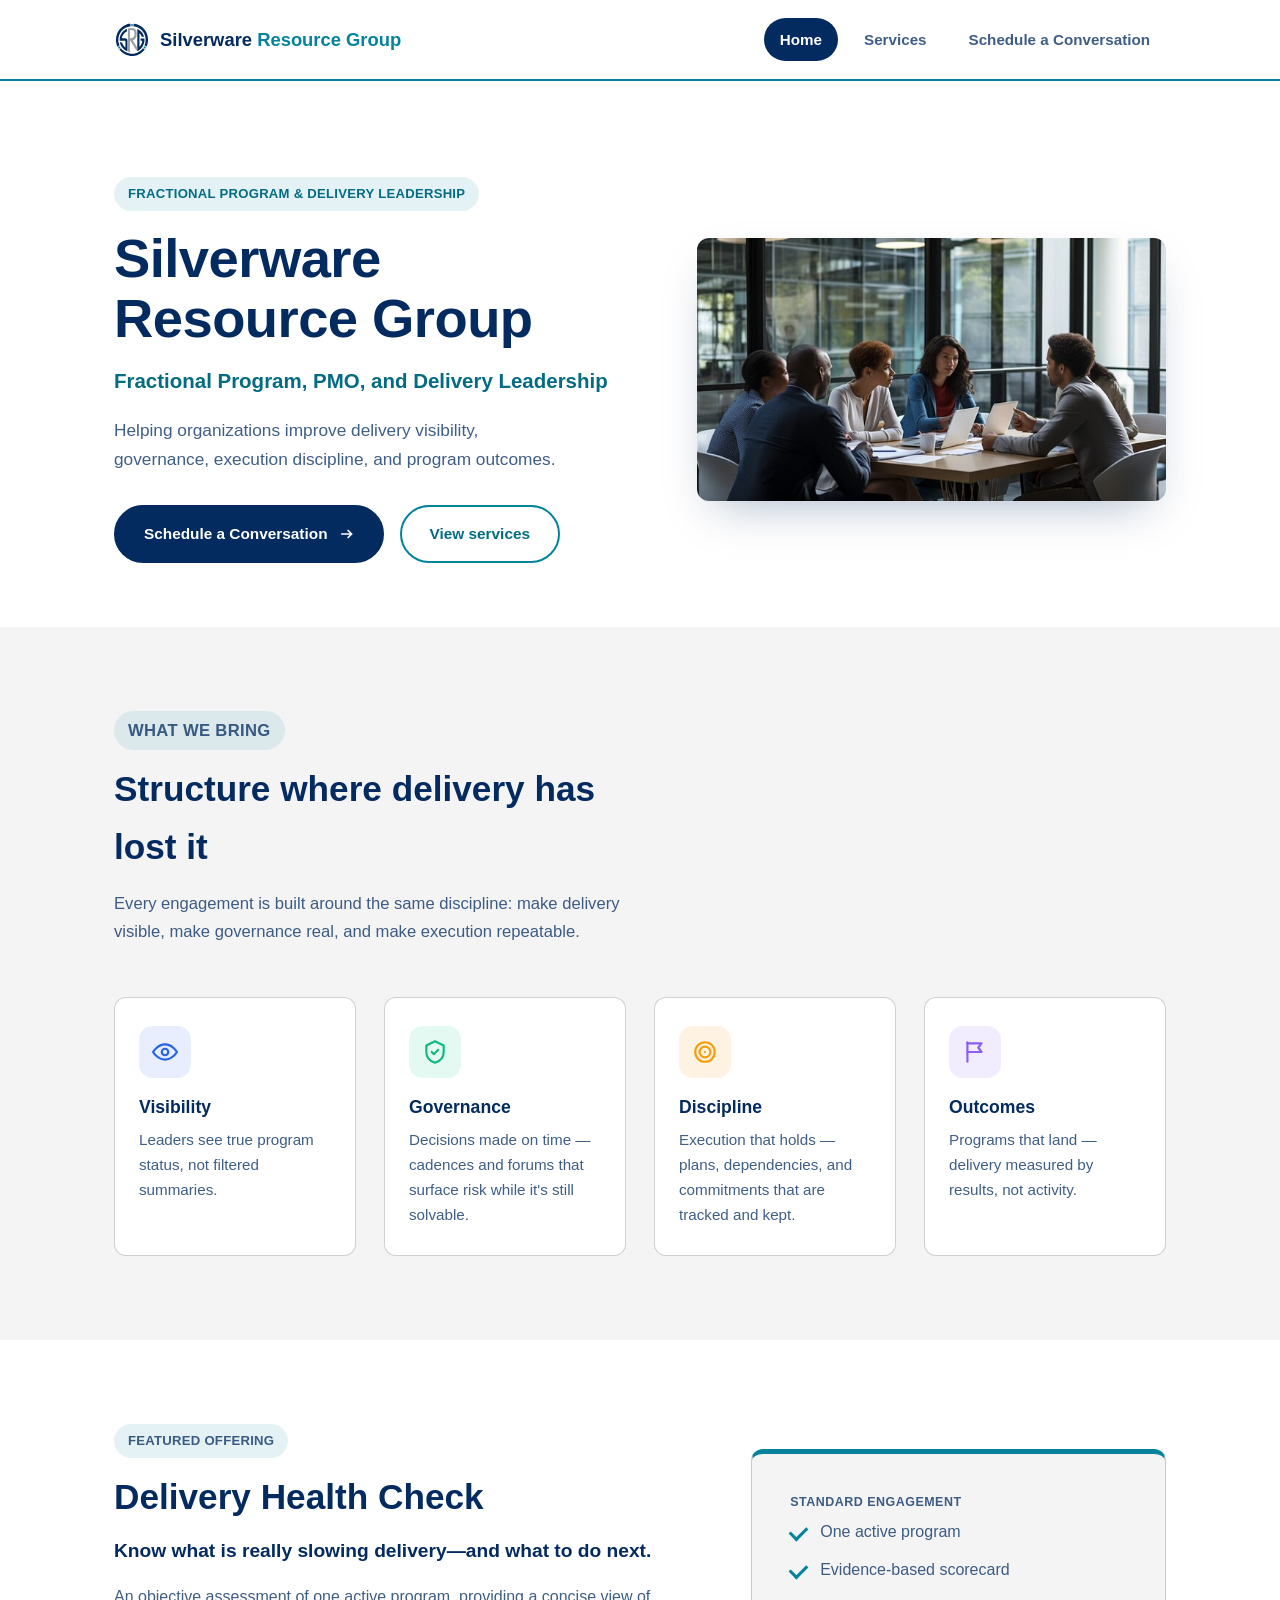
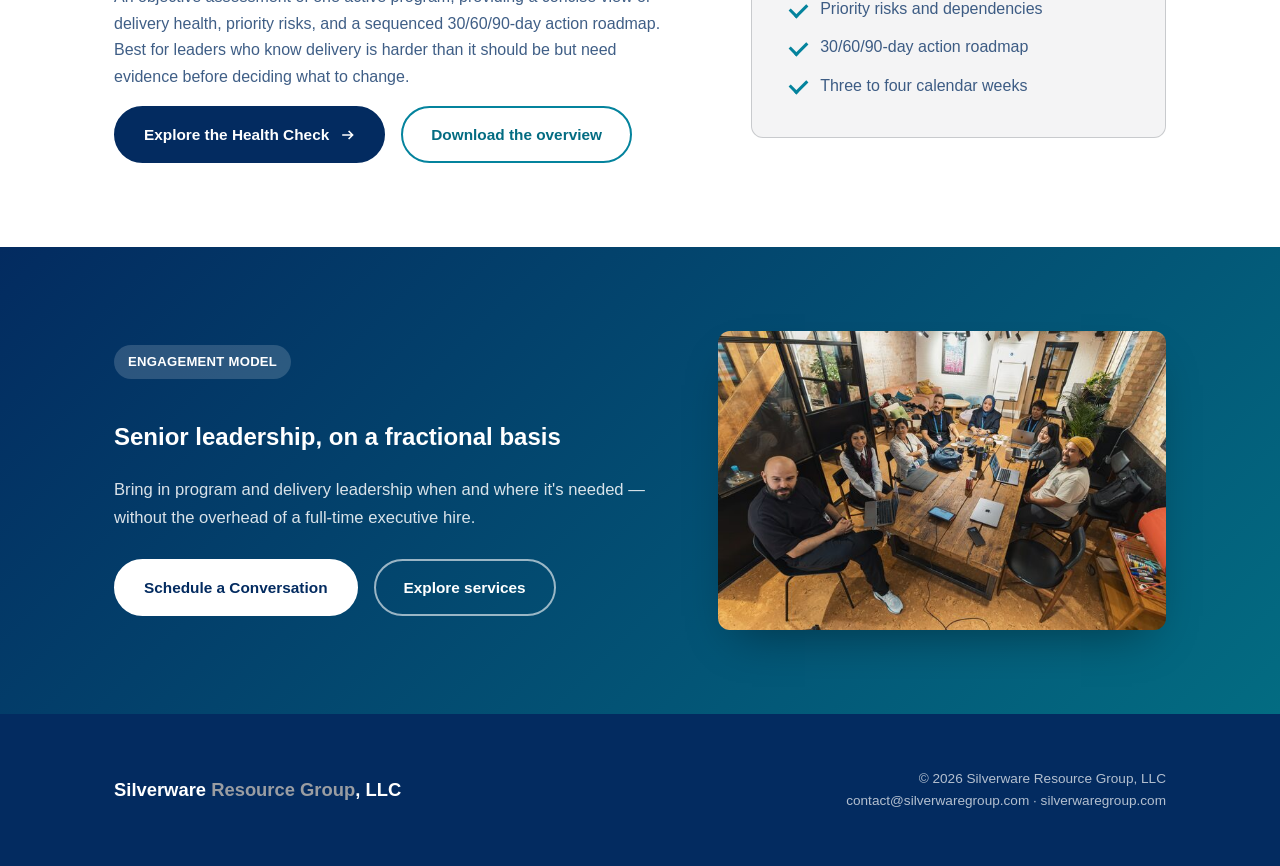
==== commit b82a6e66: "Adjusted some wording and formatting" ====
--- a/index.html
+++ b/index.html
@@ -31,7 +31,7 @@
     <ul class="nav-links" id="primary-navigation">
       <li><a href="index.html" aria-current="page">Home</a></li>
       <li><a href="./services/">Services</a></li>
-      <li><a href="./contact/">Contact Us</a></li>
+      <li><a href="./contact/">Schedule a Conversation</a></li>
     </ul>
   </nav>
 </header>
@@ -47,7 +47,7 @@
           <p class="subhead">Fractional Program, PMO, and Delivery Leadership</p>
           <p class="lede">Helping organizations improve delivery visibility, governance, execution discipline, and program outcomes.</p>
           <div class="btn-row">
-            <a class="btn btn-primary" href="./contact/">Start a conversation
+            <a class="btn btn-primary" href="./contact/">Schedule a Conversation
               <svg viewBox="0 0 20 20" fill="none" stroke="currentColor" stroke-width="2"><path d="M4 10h12M12 5l5 5-5 5"/></svg>
             </a>
             <a class="btn btn-ghost" href="./services/">View services</a>
@@ -150,7 +150,7 @@
           <h2>Senior leadership, on a fractional basis</h2>
           <p class="cta-copy">Bring in program and delivery leadership when and where it's needed — without the overhead of a full-time executive hire.</p>
           <div class="btn-row">
-            <a class="btn btn-primary" href="./contact/">Start a conversation</a>
+            <a class="btn btn-primary" href="./contact/">Schedule a Conversation</a>
             <a class="btn btn-ghost" href="./services/">Explore services</a>
           </div>
         </div>
--- a/styles/style.css
+++ b/styles/style.css
@@ -552,35 +552,45 @@
 /* ----------------------- Delivery Health Check page ----------------------- */
 
 .service-detail-hero { padding-bottom: clamp(48px, 7vw, 76px); }
-.service-detail-hero .hero-grid { align-items: stretch; }
+.service-detail-hero .hero-grid {
+  grid-template-areas:
+    "eyebrow ."
+    "copy image";
+  row-gap: 0;
+  align-items: start;
+}
+.service-detail-eyebrow { grid-area: eyebrow; justify-self: start; }
+.service-detail-copy { grid-area: copy; min-width: 0; }
 .service-detail-hero .lede + .lede { margin-top: -18px; }
-
-.service-detail-visual {
-  min-height: 100%;
-  padding: clamp(30px, 5vw, 48px);
+.service-detail-hero p.lede { max-width: none; }
+.service-detail-hero .btn-row { flex-wrap: nowrap; }
+.service-detail-hero .btn { padding-inline: 22px; white-space: nowrap; }
+
+.service-detail-image {
+  grid-area: image;
+  position: relative;
+  min-width: 0;
+  margin: 0;
   border-radius: var(--radius);
-  color: var(--white);
-  background: linear-gradient(145deg, var(--navy) 0%, var(--teal-strong) 100%);
+  overflow: hidden;
+  background: var(--navy);
   box-shadow: 0 20px 45px -18px rgba(3, 43, 96, 0.34);
-  display: flex;
-  flex-direction: column;
-  justify-content: space-between;
-}
-
-.service-detail-visual img {
-  width: 72px;
-  height: 72px;
-  margin-bottom: clamp(48px, 8vw, 90px);
-  filter: brightness(0) invert(1);
-}
-
-.service-detail-visual p { margin: 0; color: rgba(255,255,255,0.88); }
-.service-detail-visual .visual-title {
-  margin-bottom: 10px;
-  color: var(--white);
-  font-size: clamp(1.45rem, 2.5vw, 2rem);
-  font-weight: 700;
-  line-height: 1.25;
+}
+
+.service-detail-image::after {
+  content: "";
+  position: absolute;
+  inset: 0;
+  pointer-events: none;
+  background: linear-gradient(145deg, rgba(3, 43, 96, 0.10), rgba(4, 131, 157, 0.04));
+}
+
+.service-detail-image img {
+  display: block;
+  width: 100%;
+  aspect-ratio: 4 / 3;
+  object-fit: cover;
+  object-position: center;
 }
 
 .content-section { background: var(--white); }
@@ -857,6 +867,10 @@
 
 /* ---------------------------------- Responsive ---------------------------------- */
 
+@media (min-width: 901px) and (max-width: 1100px) {
+  .service-detail-hero .btn-row { flex-wrap: wrap; }
+}
+
 @media (max-width: 1000px) {
   .pillars { gap: 22px; }
   .pillar { padding: 24px 20px; }
@@ -884,7 +898,18 @@
   .featured-service-grid,
   .two-column-content { grid-template-columns: 1fr; }
 
-  .service-detail-visual { min-height: 340px; }
+  .service-detail-hero .hero-grid {
+    grid-template-areas:
+      "image"
+      "eyebrow"
+      "copy";
+  }
+
+  .service-detail-image { margin-bottom: 32px; }
+  .service-detail-image img {
+    aspect-ratio: 16 / 9;
+    max-height: 380px;
+  }
 
   .download-panel { grid-template-columns: 1fr; }
 
@@ -970,6 +995,8 @@
 @media (max-width: 620px) {
   .pillars { grid-template-columns: 1fr; }
 
+  .service-detail-hero .btn-row { flex-wrap: wrap; }
+
   .btn-row {
     align-items: stretch;
     gap: 12px;
@@ -1011,6 +1038,11 @@
   .brand { font-size: 1rem; }
 
   .hero-art img { max-height: 300px; }
+
+  .service-detail-image img {
+    aspect-ratio: 4 / 3;
+    max-height: 300px;
+  }
 
   .eyebrow {
     font-size: 0.74rem;
